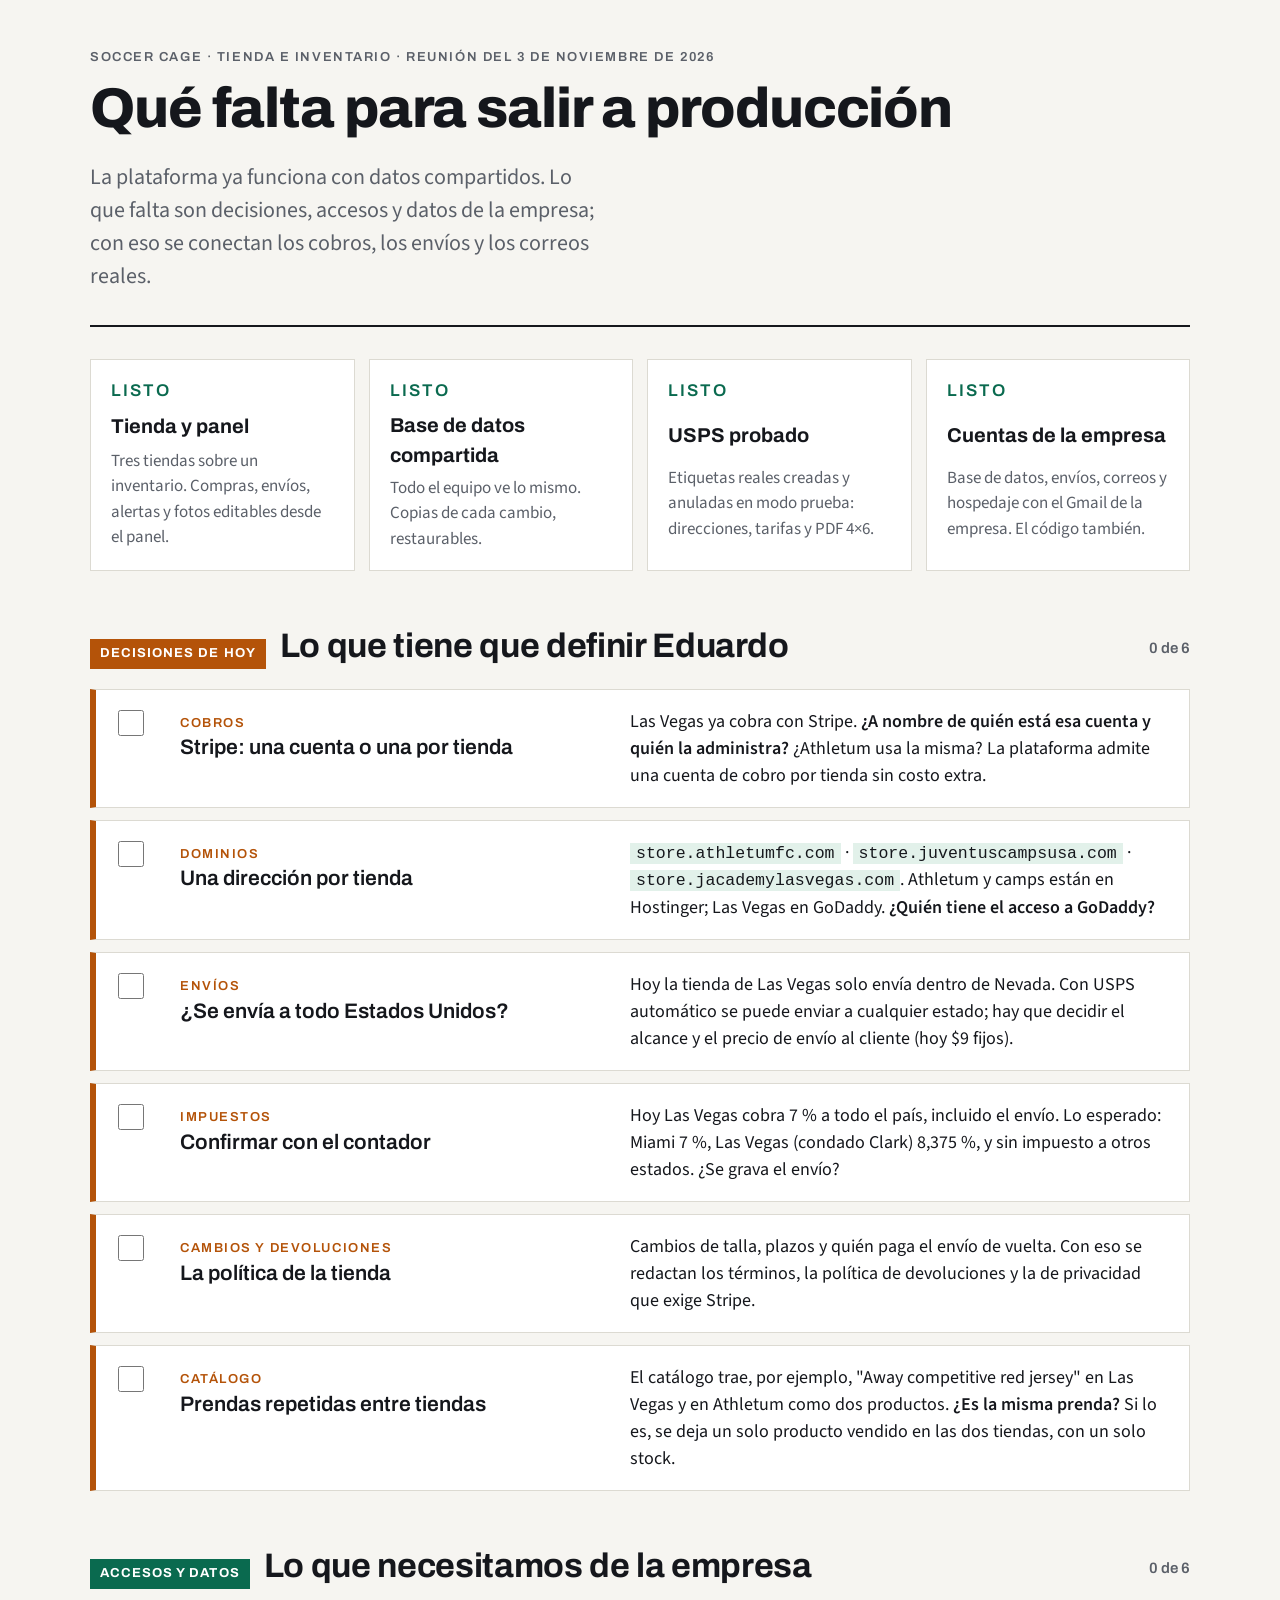
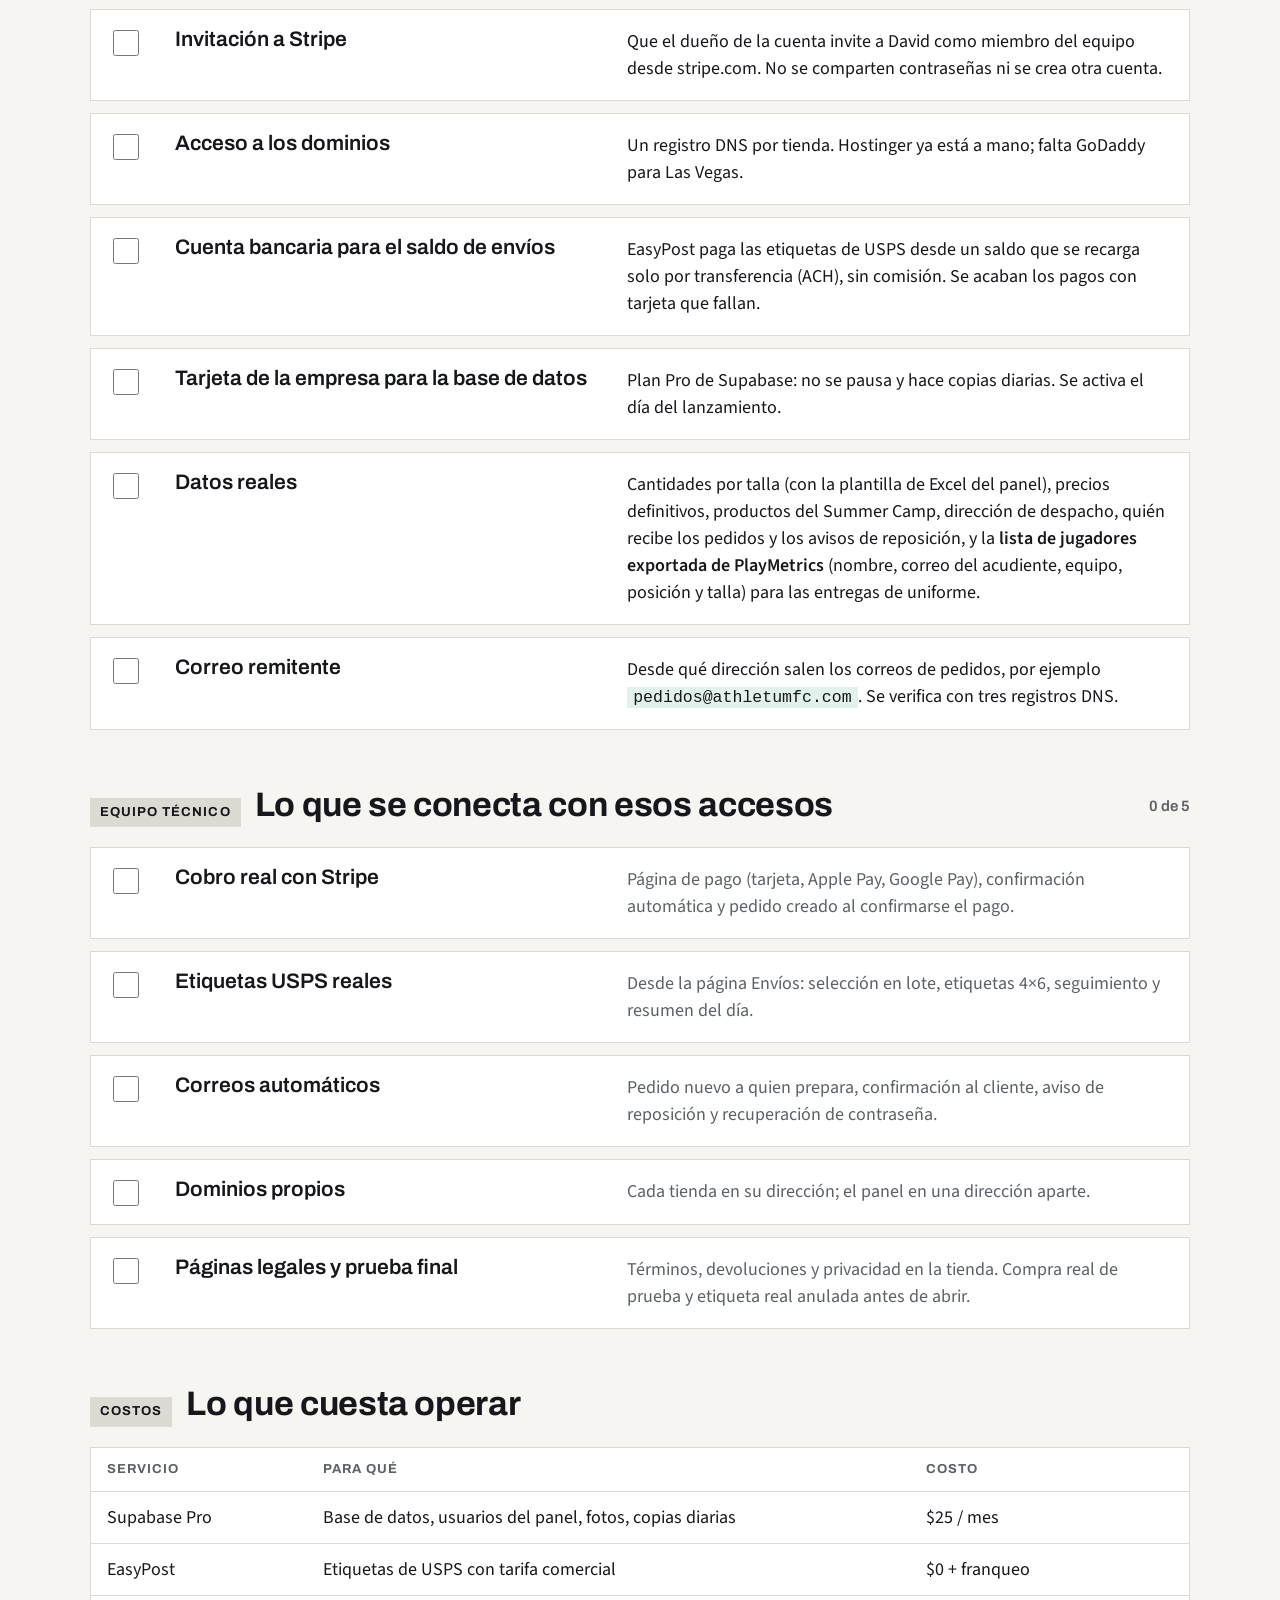
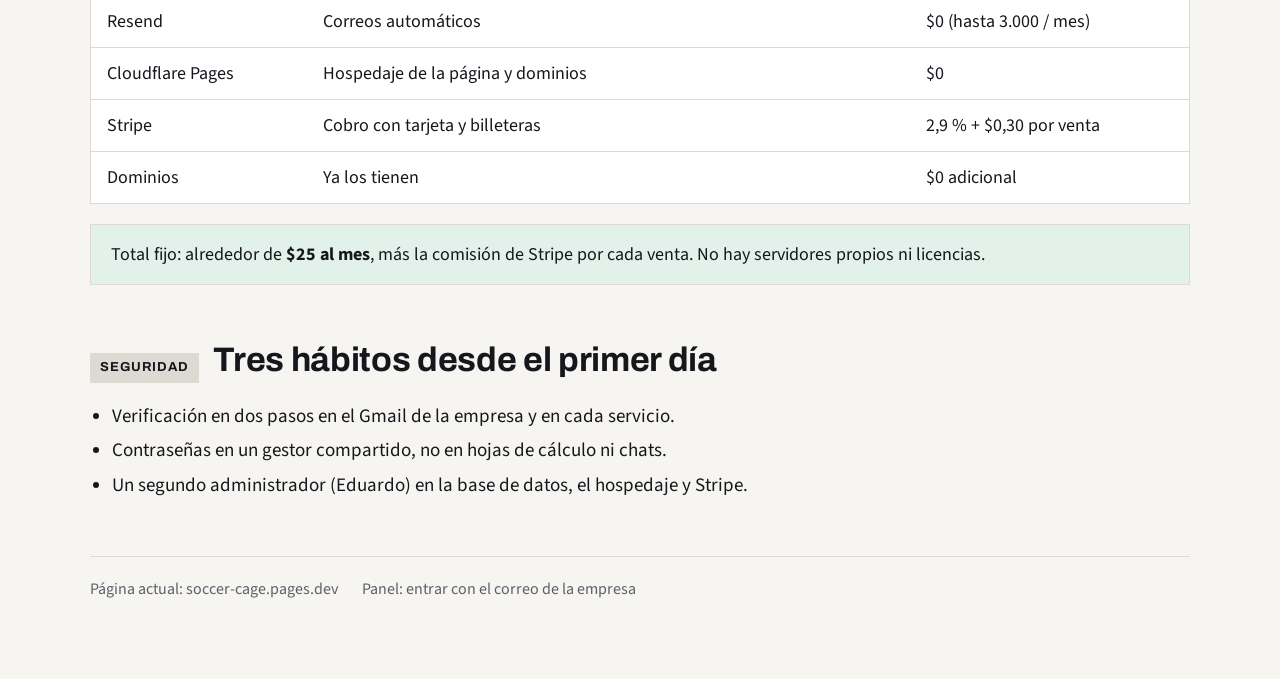
==== docs/reunion/pendientes.html @ 08215630 "Lista de pendientes para producción, para compartir con Eduardo Co-Authored-By: Claude Fable 5.1 <no" ====
<!DOCTYPE html>
<html lang="es">
<head>
<meta charset="utf-8">
<meta name="viewport" content="width=device-width, initial-scale=1">
<title>Lanzamiento Soccer Cage</title>
<link rel="stylesheet" href="https://fonts.googleapis.com/css2?family=Archivo:wght@500;600;700;800&family=Source+Sans+3:wght@400;600&display=swap">
<style>
  /* Layout: una columna ancha para proyectar; bloques por responsable, no por tecnología. */
  :root {
    --bg: #f6f5f1;
    --surface: #ffffff;
    --fg: #15171c;
    --muted: #5b6069;
    --line: #dcdad2;
    --accent: #0a6a4f;
    --accent-ink: #ffffff;
    --accent-soft: #e2f1ea;
    --warn: #b45309;
    --warn-soft: #fbeee0;
    --ok: #0a6a4f;
    --display: "Archivo", "Helvetica Neue", Arial, sans-serif;
    --body: "Source Sans 3", "Segoe UI", Roboto, sans-serif;
  }
  @media (prefers-color-scheme: dark) {
    :root:not([data-theme="light"]) {
      --bg: #15171c; --surface: #1e2127; --fg: #f1f1ec; --muted: #a2a7b0; --line: #343941;
      --accent: #3dbf95; --accent-ink: #0d1a15; --accent-soft: #1e3a30; --warn: #f0a24b; --warn-soft: #3a2a14; --ok: #3dbf95;
      color-scheme: dark;
    }
  }
  :root[data-theme="dark"] {
    --bg: #15171c; --surface: #1e2127; --fg: #f1f1ec; --muted: #a2a7b0; --line: #343941;
    --accent: #3dbf95; --accent-ink: #0d1a15; --accent-soft: #1e3a30; --warn: #f0a24b; --warn-soft: #3a2a14; --ok: #3dbf95;
    color-scheme: dark;
  }
  body { background: var(--bg); color: var(--fg); font-family: var(--body); font-size: 19px; line-height: 1.5; }
  .wrap { max-width: 1100px; margin: 0 auto; padding-block: 40px 72px; padding-left: max(16px, env(safe-area-inset-left, 0px)); padding-right: max(16px, env(safe-area-inset-right, 0px)); }
  h1, h2, h3 { font-family: var(--display); line-height: 1.1; text-wrap: balance; margin: 0; }
  h1 { font-size: clamp(34px, 5vw, 56px); font-weight: 800; letter-spacing: -0.02em; }
  h2 { font-size: clamp(24px, 3vw, 34px); font-weight: 700; letter-spacing: -0.01em; }
  h3 { font-size: 21px; font-weight: 600; }
  p { margin: 0; }
  .eyebrow { font-family: var(--display); font-size: 13px; font-weight: 600; letter-spacing: 0.12em; text-transform: uppercase; color: var(--muted); }
  .lead { font-size: 22px; color: var(--muted); max-width: 46ch; margin-top: 12px; }
  header { display: grid; gap: 10px; padding-bottom: 32px; border-bottom: 2px solid var(--fg); }

  .status { display: grid; grid-template-columns: repeat(auto-fit, minmax(230px, 1fr)); gap: 14px; margin-top: 32px; }
  .tile { background: var(--surface); border: 1px solid var(--line); padding: 18px 20px; display: grid; gap: 6px; min-width: 0; }
  .tile .eyebrow { color: var(--ok); }
  .tile strong { font-family: var(--display); font-size: 20px; font-weight: 700; }
  .tile span { color: var(--muted); font-size: 17px; }

  section { margin-top: 56px; display: grid; gap: 20px; }
  .section-head { display: flex; align-items: baseline; gap: 14px; flex-wrap: wrap; }
  .who { font-family: var(--display); font-size: 13px; font-weight: 700; letter-spacing: 0.08em; text-transform: uppercase; padding: 5px 10px; background: var(--accent); color: var(--accent-ink); }
  .who.warn { background: var(--warn); color: #fff; }
  .who.neutral { background: var(--line); color: var(--fg); }

  .items { display: grid; gap: 12px; }
  .item { background: var(--surface); border: 1px solid var(--line); padding: 18px 22px; display: grid; grid-template-columns: minmax(0, 1.1fr) minmax(0, 1.4fr); gap: 8px 28px; align-items: start; min-width: 0; }
  .item h3 { font-size: 21px; }
  .item p { color: var(--muted); font-size: 18px; }
  .item .ask { color: var(--fg); }
  .item .ask b { font-weight: 600; }
  @media (max-width: 720px) { .item { grid-template-columns: 1fr; } body { font-size: 17px; } }

  .item { grid-template-columns: 34px minmax(0, 1.1fr) minmax(0, 1.4fr); }
  .check { width: 26px; height: 26px; margin: 2px 0 0; accent-color: var(--accent); cursor: pointer; }
  .item.done { background: var(--accent-soft); }
  .item.done h3 { text-decoration: line-through; text-decoration-thickness: 2px; color: var(--muted); }
  .item label { cursor: pointer; }
  .count { font-family: var(--display); font-size: 15px; font-weight: 600; color: var(--muted); margin-left: auto; align-self: center; }
  @media (max-width: 720px) { .item { grid-template-columns: 34px 1fr; } .item .ask, .item > p { grid-column: 2; } }
  .decision { border-left: 6px solid var(--warn); }
  .decision .eyebrow { color: var(--warn); }

  table { width: 100%; border-collapse: collapse; background: var(--surface); border: 1px solid var(--line); font-size: 18px; }
  th, td { text-align: left; padding: 12px 16px; border-bottom: 1px solid var(--line); vertical-align: top; }
  th { font-family: var(--display); font-size: 13px; letter-spacing: 0.08em; text-transform: uppercase; color: var(--muted); font-weight: 700; }
  td.num { font-variant-numeric: tabular-nums; white-space: nowrap; }
  tr:last-child td { border-bottom: 0; }
  .table-wrap { overflow-x: auto; }
  .note { background: var(--accent-soft); border: 1px solid var(--line); padding: 16px 20px; font-size: 18px; }
  .note.warn { background: var(--warn-soft); }
  ul { margin: 0; padding-left: 22px; display: grid; gap: 6px; }
  footer { margin-top: 56px; padding-top: 20px; border-top: 1px solid var(--line); color: var(--muted); font-size: 16px; display: flex; flex-wrap: wrap; gap: 8px 24px; }
  code { font-family: ui-monospace, "Cascadia Mono", Consolas, monospace; font-size: 0.92em; background: var(--accent-soft); padding: 1px 6px; }
</style>
</head>
<body>
<div class="wrap">
  <header>
    <div class="eyebrow">Soccer Cage · tienda e inventario · reunión del 3 de noviembre de 2026</div>
    <h1>Qué falta para salir a producción</h1>
    <p class="lead">La plataforma ya funciona con datos compartidos. Lo que falta son decisiones, accesos y datos de la empresa; con eso se conectan los cobros, los envíos y los correos reales.</p>
  </header>

  <div class="status">
    <div class="tile"><span class="eyebrow">Listo</span><strong>Tienda y panel</strong><span>Tres tiendas sobre un inventario. Compras, envíos, alertas y fotos editables desde el panel.</span></div>
    <div class="tile"><span class="eyebrow">Listo</span><strong>Base de datos compartida</strong><span>Todo el equipo ve lo mismo. Copias de cada cambio, restaurables.</span></div>
    <div class="tile"><span class="eyebrow">Listo</span><strong>USPS probado</strong><span>Etiquetas reales creadas y anuladas en modo prueba: direcciones, tarifas y PDF 4×6.</span></div>
    <div class="tile"><span class="eyebrow">Listo</span><strong>Cuentas de la empresa</strong><span>Base de datos, envíos, correos y hospedaje con el Gmail de la empresa. El código también.</span></div>
  </div>

  <section>
    <div class="section-head"><span class="who warn">Decisiones de hoy</span><h2>Lo que tiene que definir Eduardo</h2><span class="count" data-count></span></div>
    <div class="items">
      <div class="item decision"><input class="check" type="checkbox" id="chk1" aria-label="Marcar como resuelto"><div><label for="chk1"><span class="eyebrow">Cobros</span><h3>Stripe: una cuenta o una por tienda</h3></label></div><p class="ask">Las Vegas ya cobra con Stripe. <b>¿A nombre de quién está esa cuenta y quién la administra?</b> ¿Athletum usa la misma? La plataforma admite una cuenta de cobro por tienda sin costo extra.</p>
      </div>
      <div class="item decision"><input class="check" type="checkbox" id="chk2" aria-label="Marcar como resuelto"><div><label for="chk2"><span class="eyebrow">Dominios</span><h3>Una dirección por tienda</h3></label></div><p class="ask"><code>store.athletumfc.com</code> · <code>store.juventuscampsusa.com</code> · <code>store.jacademylasvegas.com</code>. Athletum y camps están en Hostinger; Las Vegas en GoDaddy. <b>¿Quién tiene el acceso a GoDaddy?</b></p>
      </div>
      <div class="item decision"><input class="check" type="checkbox" id="chk3" aria-label="Marcar como resuelto"><div><label for="chk3"><span class="eyebrow">Envíos</span><h3>¿Se envía a todo Estados Unidos?</h3></label></div><p class="ask">Hoy la tienda de Las Vegas solo envía dentro de Nevada. Con USPS automático se puede enviar a cualquier estado; hay que decidir el alcance y el precio de envío al cliente (hoy $9 fijos).</p>
      </div>
      <div class="item decision"><input class="check" type="checkbox" id="chk4" aria-label="Marcar como resuelto"><div><label for="chk4"><span class="eyebrow">Impuestos</span><h3>Confirmar con el contador</h3></label></div><p class="ask">Hoy Las Vegas cobra 7 % a todo el país, incluido el envío. Lo esperado: Miami 7 %, Las Vegas (condado Clark) 8,375 %, y sin impuesto a otros estados. ¿Se grava el envío?</p>
      </div>
      <div class="item decision"><input class="check" type="checkbox" id="chk5" aria-label="Marcar como resuelto"><div><label for="chk5"><span class="eyebrow">Cambios y devoluciones</span><h3>La política de la tienda</h3></label></div><p class="ask">Cambios de talla, plazos y quién paga el envío de vuelta. Con eso se redactan los términos, la política de devoluciones y la de privacidad que exige Stripe.</p>
      </div>
      <div class="item decision"><input class="check" type="checkbox" id="chk17" aria-label="Marcar como resuelto"><div><label for="chk17"><span class="eyebrow">Catálogo</span><h3>Prendas repetidas entre tiendas</h3></label></div><p class="ask">El catálogo trae, por ejemplo, "Away competitive red jersey" en Las Vegas y en Athletum como dos productos. <b>¿Es la misma prenda?</b> Si lo es, se deja un solo producto vendido en las dos tiendas, con un solo stock.</p>
      </div>
    </div>
  </section>

  <section>
    <div class="section-head"><span class="who">Accesos y datos</span><h2>Lo que necesitamos de la empresa</h2><span class="count" data-count></span></div>
    <div class="items">
      <div class="item"><input class="check" type="checkbox" id="chk6" aria-label="Marcar como resuelto"><div><label for="chk6"><h3>Invitación a Stripe</h3></label></div><p class="ask">Que el dueño de la cuenta invite a David como miembro del equipo desde stripe.com. No se comparten contraseñas ni se crea otra cuenta.</p>
      </div>
      <div class="item"><input class="check" type="checkbox" id="chk7" aria-label="Marcar como resuelto"><div><label for="chk7"><h3>Acceso a los dominios</h3></label></div><p class="ask">Un registro DNS por tienda. Hostinger ya está a mano; falta GoDaddy para Las Vegas.</p>
      </div>
      <div class="item"><input class="check" type="checkbox" id="chk8" aria-label="Marcar como resuelto"><div><label for="chk8"><h3>Cuenta bancaria para el saldo de envíos</h3></label></div><p class="ask">EasyPost paga las etiquetas de USPS desde un saldo que se recarga solo por transferencia (ACH), sin comisión. Se acaban los pagos con tarjeta que fallan.</p>
      </div>
      <div class="item"><input class="check" type="checkbox" id="chk9" aria-label="Marcar como resuelto"><div><label for="chk9"><h3>Tarjeta de la empresa para la base de datos</h3></label></div><p class="ask">Plan Pro de Supabase: no se pausa y hace copias diarias. Se activa el día del lanzamiento.</p>
      </div>
      <div class="item"><input class="check" type="checkbox" id="chk10" aria-label="Marcar como resuelto"><div><label for="chk10"><h3>Datos reales</h3></label></div><p class="ask">Cantidades por talla (con la plantilla de Excel del panel), precios definitivos, productos del Summer Camp, dirección de despacho, quién recibe los pedidos y los avisos de reposición, y la <b>lista de jugadores exportada de PlayMetrics</b> (nombre, correo del acudiente, equipo, posición y talla) para las entregas de uniforme.</p>
      </div>
      <div class="item"><input class="check" type="checkbox" id="chk11" aria-label="Marcar como resuelto"><div><label for="chk11"><h3>Correo remitente</h3></label></div><p class="ask">Desde qué dirección salen los correos de pedidos, por ejemplo <code>pedidos@athletumfc.com</code>. Se verifica con tres registros DNS.</p>
      </div>
    </div>
  </section>

  <section>
    <div class="section-head"><span class="who neutral">Equipo técnico</span><h2>Lo que se conecta con esos accesos</h2><span class="count" data-count></span></div>
    <div class="items">
      <div class="item"><input class="check" type="checkbox" id="chk12" aria-label="Marcar como resuelto"><div><label for="chk12"><h3>Cobro real con Stripe</h3></label></div><p>Página de pago (tarjeta, Apple Pay, Google Pay), confirmación automática y pedido creado al confirmarse el pago.</p></div>
      <div class="item"><input class="check" type="checkbox" id="chk13" aria-label="Marcar como resuelto"><div><label for="chk13"><h3>Etiquetas USPS reales</h3></label></div><p>Desde la página Envíos: selección en lote, etiquetas 4×6, seguimiento y resumen del día.</p></div>
      <div class="item"><input class="check" type="checkbox" id="chk14" aria-label="Marcar como resuelto"><div><label for="chk14"><h3>Correos automáticos</h3></label></div><p>Pedido nuevo a quien prepara, confirmación al cliente, aviso de reposición y recuperación de contraseña.</p></div>
      <div class="item"><input class="check" type="checkbox" id="chk15" aria-label="Marcar como resuelto"><div><label for="chk15"><h3>Dominios propios</h3></label></div><p>Cada tienda en su dirección; el panel en una dirección aparte.</p></div>
      <div class="item"><input class="check" type="checkbox" id="chk16" aria-label="Marcar como resuelto"><div><label for="chk16"><h3>Páginas legales y prueba final</h3></label></div><p>Términos, devoluciones y privacidad en la tienda. Compra real de prueba y etiqueta real anulada antes de abrir.</p></div>
    </div>
  </section>

  <section>
    <div class="section-head"><span class="who neutral">Costos</span><h2>Lo que cuesta operar</h2></div>
    <div class="table-wrap">
      <table>
        <thead><tr><th>Servicio</th><th>Para qué</th><th>Costo</th></tr></thead>
        <tbody>
          <tr><td>Supabase Pro</td><td>Base de datos, usuarios del panel, fotos, copias diarias</td><td class="num">$25 / mes</td></tr>
          <tr><td>EasyPost</td><td>Etiquetas de USPS con tarifa comercial</td><td class="num">$0 + franqueo</td></tr>
          <tr><td>Resend</td><td>Correos automáticos</td><td class="num">$0 (hasta 3.000 / mes)</td></tr>
          <tr><td>Cloudflare Pages</td><td>Hospedaje de la página y dominios</td><td class="num">$0</td></tr>
          <tr><td>Stripe</td><td>Cobro con tarjeta y billeteras</td><td class="num">2,9 % + $0,30 por venta</td></tr>
          <tr><td>Dominios</td><td>Ya los tienen</td><td class="num">$0 adicional</td></tr>
        </tbody>
      </table>
    </div>
    <p class="note">Total fijo: alrededor de <b>$25 al mes</b>, más la comisión de Stripe por cada venta. No hay servidores propios ni licencias.</p>
  </section>

  <section>
    <div class="section-head"><span class="who neutral">Seguridad</span><h2>Tres hábitos desde el primer día</h2></div>
    <ul>
      <li>Verificación en dos pasos en el Gmail de la empresa y en cada servicio.</li>
      <li>Contraseñas en un gestor compartido, no en hojas de cálculo ni chats.</li>
      <li>Un segundo administrador (Eduardo) en la base de datos, el hospedaje y Stripe.</li>
    </ul>
  </section>

  <footer>
    <span>Página actual: soccer-cage.pages.dev</span>
    <span>Panel: entrar con el correo de la empresa</span>
  </footer>
</div>
<script>
  (function () {
    var KEY = 'soccercage-reunion-2026-11-03';
    var saved = {};
    try { saved = JSON.parse(localStorage.getItem(KEY) || '{}') || {}; } catch (e) {}
    var boxes = Array.prototype.slice.call(document.querySelectorAll('.check'));
    function paint() {
      boxes.forEach(function (b) { b.closest('.item').classList.toggle('done', b.checked); });
      document.querySelectorAll('section').forEach(function (sec) {
        var c = sec.querySelector('[data-count]'); if (!c) return;
        var all = sec.querySelectorAll('.check'), on = sec.querySelectorAll('.check:checked');
        c.textContent = on.length + ' de ' + all.length;
      });
    }
    boxes.forEach(function (b) {
      b.checked = !!saved[b.id];
      b.addEventListener('change', function () {
        saved[b.id] = b.checked;
        try { localStorage.setItem(KEY, JSON.stringify(saved)); } catch (e) {}
        paint();
      });
    });
    paint();
  })();
</script>
</body>
</html>
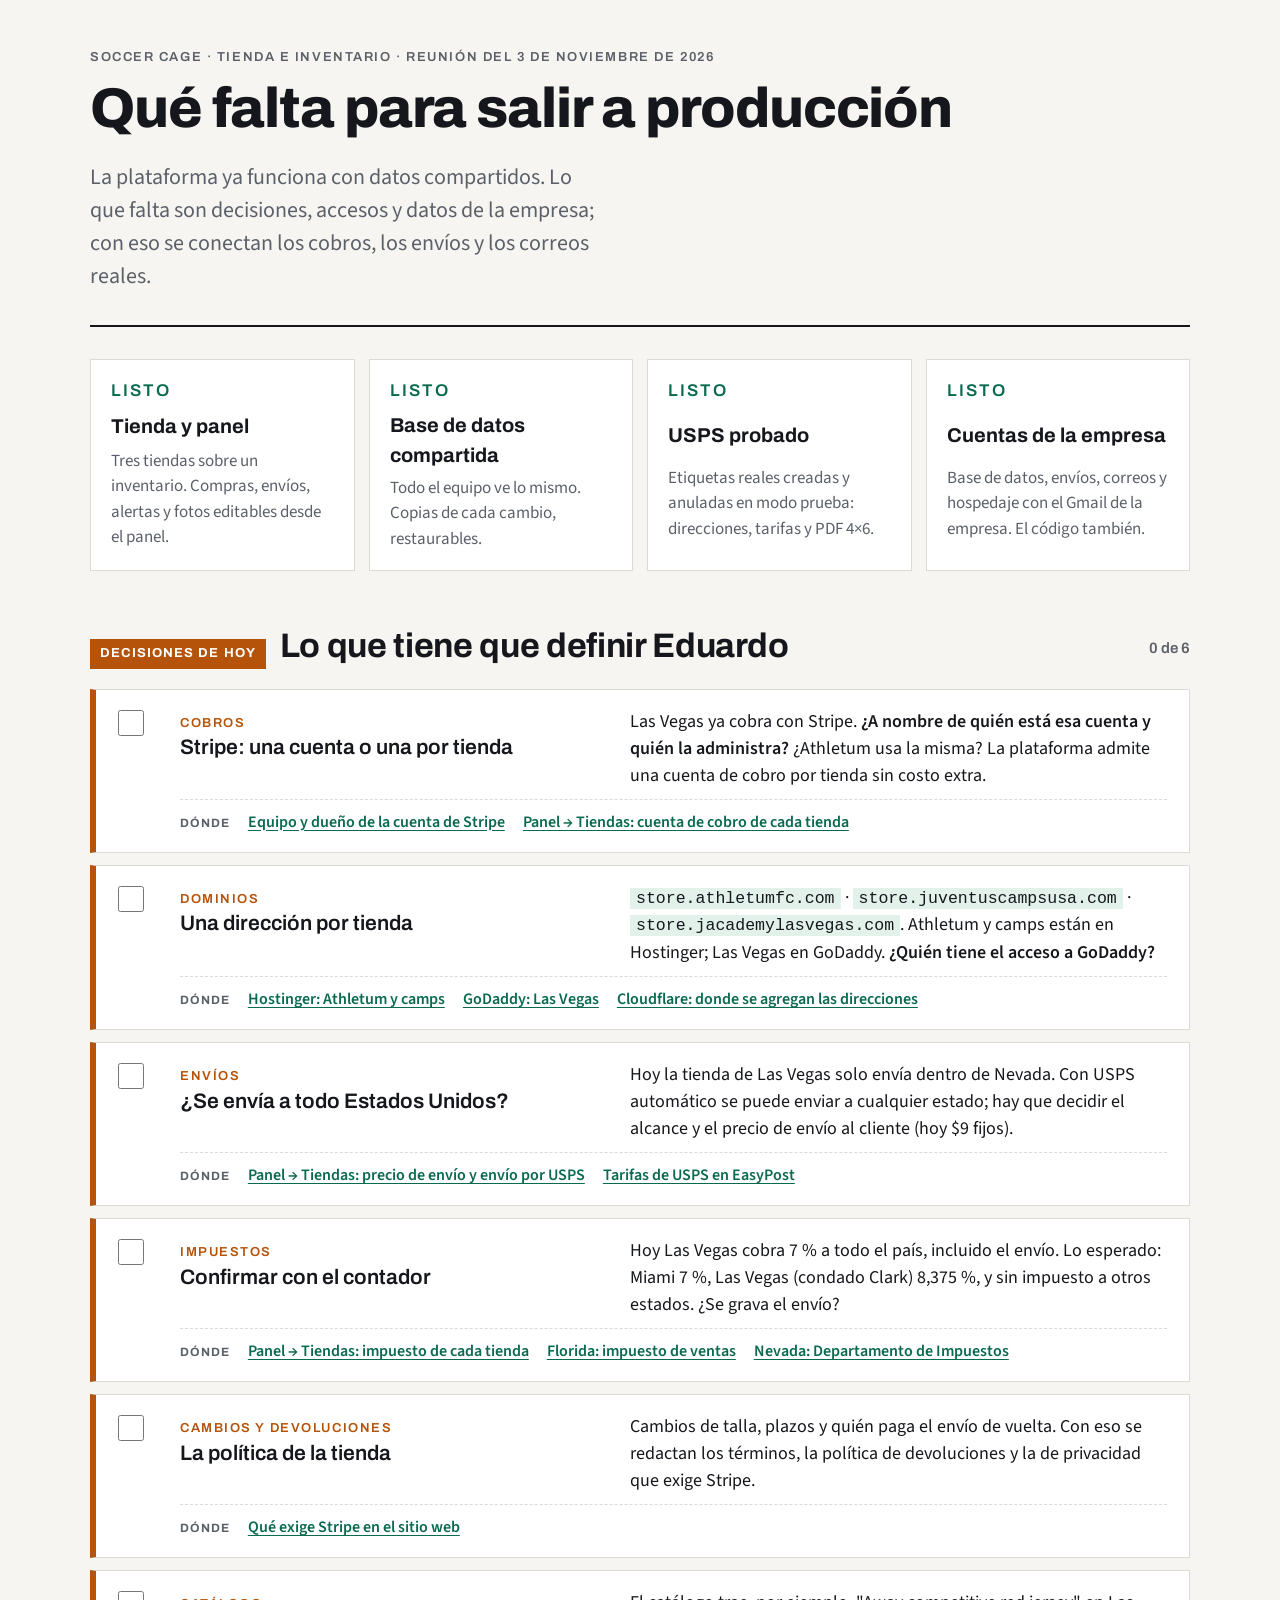
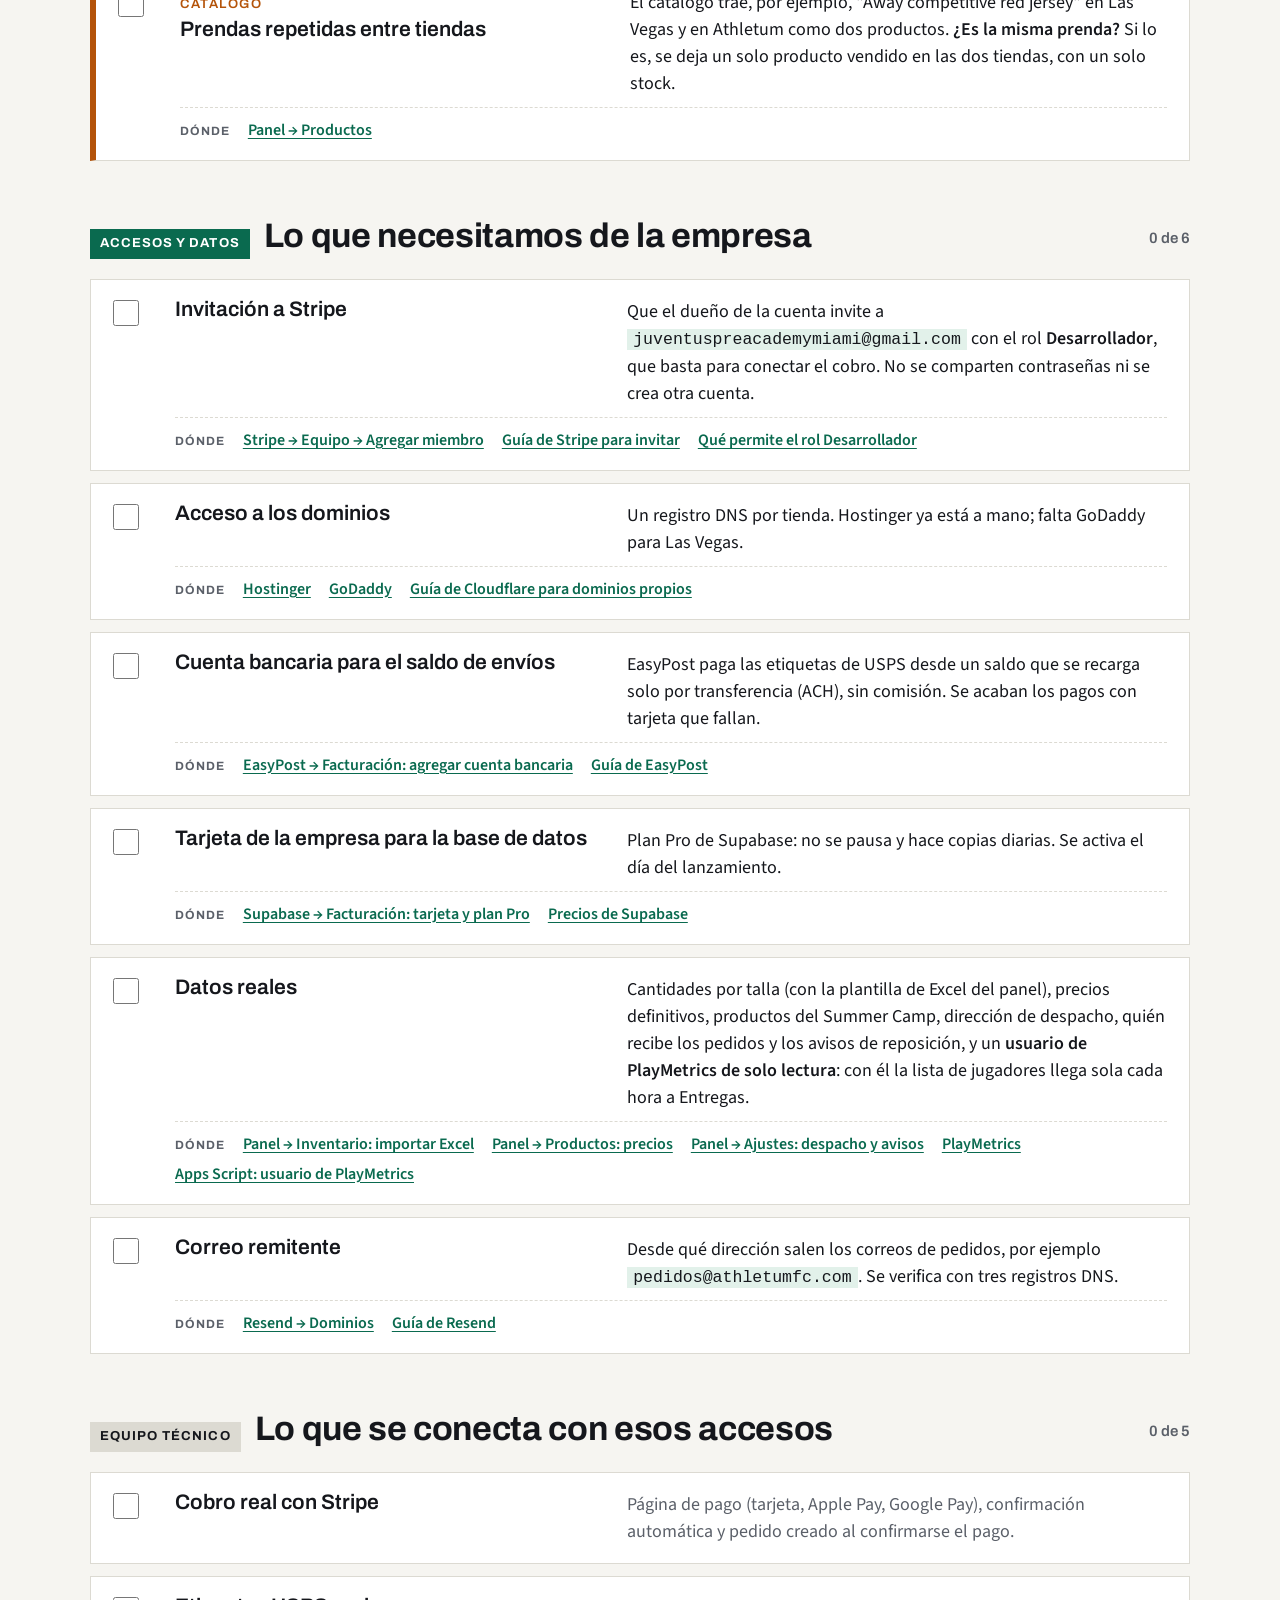
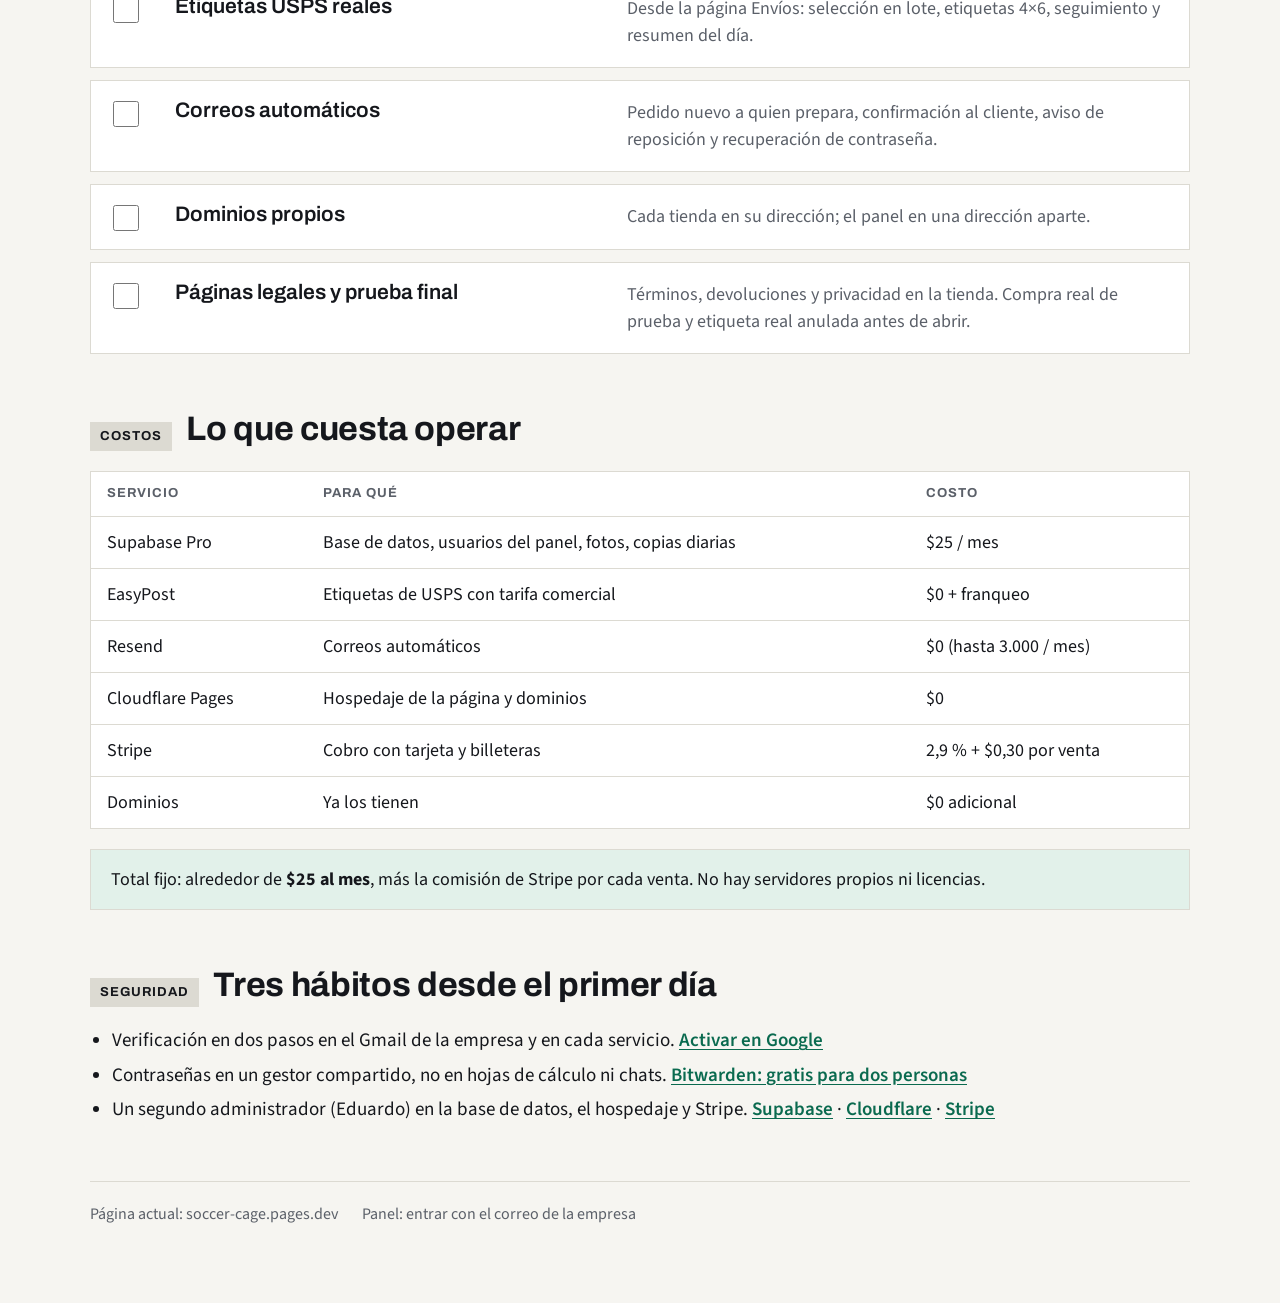
==== commit 066a3264: "Enlaces en cada punto de la lista de pendientes y acceso directo a secciones del panel - Cada pendie" ====
--- a/docs/reunion/pendientes.html
+++ b/docs/reunion/pendientes.html
@@ -73,6 +73,14 @@
   .count { font-family: var(--display); font-size: 15px; font-weight: 600; color: var(--muted); margin-left: auto; align-self: center; }
   @media (max-width: 720px) { .item { grid-template-columns: 34px 1fr; } .item .ask, .item > p { grid-column: 2; } }
   .decision { border-left: 6px solid var(--warn); }
+  .item .links { grid-column: 2 / -1; display: flex; flex-wrap: wrap; align-items: baseline; gap: 6px 18px; margin: 2px 0 0; padding-top: 10px; border-top: 1px dashed var(--line); font-size: 16px; }
+  .item .links .where { font-family: var(--display); font-size: 12px; font-weight: 700; letter-spacing: 0.08em; text-transform: uppercase; color: var(--muted); }
+  a { color: var(--accent); font-weight: 600; text-underline-offset: 3px; overflow-wrap: anywhere; }
+  .item > * { min-width: 0; }
+  .item code { overflow-wrap: anywhere; }
+  a:hover { text-decoration-thickness: 2px; }
+  @media (max-width: 720px) { .item .links { grid-column: 2; } }
+  @media print { a::after { content: " (" attr(href) ")"; font-weight: 400; font-size: 12px; color: var(--muted); word-break: break-all; } }
   .decision .eyebrow { color: var(--warn); }
 
   table { width: 100%; border-collapse: collapse; background: var(--surface); border: 1px solid var(--line); font-size: 18px; }
@@ -106,17 +114,17 @@
   <section>
     <div class="section-head"><span class="who warn">Decisiones de hoy</span><h2>Lo que tiene que definir Eduardo</h2><span class="count" data-count></span></div>
     <div class="items">
-      <div class="item decision"><input class="check" type="checkbox" id="chk1" aria-label="Marcar como resuelto"><div><label for="chk1"><span class="eyebrow">Cobros</span><h3>Stripe: una cuenta o una por tienda</h3></label></div><p class="ask">Las Vegas ya cobra con Stripe. <b>¿A nombre de quién está esa cuenta y quién la administra?</b> ¿Athletum usa la misma? La plataforma admite una cuenta de cobro por tienda sin costo extra.</p>
-      </div>
-      <div class="item decision"><input class="check" type="checkbox" id="chk2" aria-label="Marcar como resuelto"><div><label for="chk2"><span class="eyebrow">Dominios</span><h3>Una dirección por tienda</h3></label></div><p class="ask"><code>store.athletumfc.com</code> · <code>store.juventuscampsusa.com</code> · <code>store.jacademylasvegas.com</code>. Athletum y camps están en Hostinger; Las Vegas en GoDaddy. <b>¿Quién tiene el acceso a GoDaddy?</b></p>
-      </div>
-      <div class="item decision"><input class="check" type="checkbox" id="chk3" aria-label="Marcar como resuelto"><div><label for="chk3"><span class="eyebrow">Envíos</span><h3>¿Se envía a todo Estados Unidos?</h3></label></div><p class="ask">Hoy la tienda de Las Vegas solo envía dentro de Nevada. Con USPS automático se puede enviar a cualquier estado; hay que decidir el alcance y el precio de envío al cliente (hoy $9 fijos).</p>
-      </div>
-      <div class="item decision"><input class="check" type="checkbox" id="chk4" aria-label="Marcar como resuelto"><div><label for="chk4"><span class="eyebrow">Impuestos</span><h3>Confirmar con el contador</h3></label></div><p class="ask">Hoy Las Vegas cobra 7 % a todo el país, incluido el envío. Lo esperado: Miami 7 %, Las Vegas (condado Clark) 8,375 %, y sin impuesto a otros estados. ¿Se grava el envío?</p>
-      </div>
-      <div class="item decision"><input class="check" type="checkbox" id="chk5" aria-label="Marcar como resuelto"><div><label for="chk5"><span class="eyebrow">Cambios y devoluciones</span><h3>La política de la tienda</h3></label></div><p class="ask">Cambios de talla, plazos y quién paga el envío de vuelta. Con eso se redactan los términos, la política de devoluciones y la de privacidad que exige Stripe.</p>
-      </div>
-      <div class="item decision"><input class="check" type="checkbox" id="chk17" aria-label="Marcar como resuelto"><div><label for="chk17"><span class="eyebrow">Catálogo</span><h3>Prendas repetidas entre tiendas</h3></label></div><p class="ask">El catálogo trae, por ejemplo, "Away competitive red jersey" en Las Vegas y en Athletum como dos productos. <b>¿Es la misma prenda?</b> Si lo es, se deja un solo producto vendido en las dos tiendas, con un solo stock.</p>
+      <div class="item decision"><input class="check" type="checkbox" id="chk1" aria-label="Marcar como resuelto"><div><label for="chk1"><span class="eyebrow">Cobros</span><h3>Stripe: una cuenta o una por tienda</h3></label></div><p class="ask">Las Vegas ya cobra con Stripe. <b>¿A nombre de quién está esa cuenta y quién la administra?</b> ¿Athletum usa la misma? La plataforma admite una cuenta de cobro por tienda sin costo extra.</p><p class="links"><span class="where">Dónde</span><a href="https://dashboard.stripe.com/settings/team" target="_blank" rel="noopener">Equipo y dueño de la cuenta de Stripe</a><a href="https://soccer-cage.pages.dev/?panel=stores" target="_blank" rel="noopener">Panel → Tiendas: cuenta de cobro de cada tienda</a></p>
+      </div>
+      <div class="item decision"><input class="check" type="checkbox" id="chk2" aria-label="Marcar como resuelto"><div><label for="chk2"><span class="eyebrow">Dominios</span><h3>Una dirección por tienda</h3></label></div><p class="ask"><code>store.athletumfc.com</code> · <code>store.juventuscampsusa.com</code> · <code>store.jacademylasvegas.com</code>. Athletum y camps están en Hostinger; Las Vegas en GoDaddy. <b>¿Quién tiene el acceso a GoDaddy?</b></p><p class="links"><span class="where">Dónde</span><a href="https://hpanel.hostinger.com/domains" target="_blank" rel="noopener">Hostinger: Athletum y camps</a><a href="https://dcc.godaddy.com/control/portfolio" target="_blank" rel="noopener">GoDaddy: Las Vegas</a><a href="https://dash.cloudflare.com/7c5d7829240dabc04d05ab68d70f9146/pages/view/soccer-cage/domains" target="_blank" rel="noopener">Cloudflare: donde se agregan las direcciones</a></p>
+      </div>
+      <div class="item decision"><input class="check" type="checkbox" id="chk3" aria-label="Marcar como resuelto"><div><label for="chk3"><span class="eyebrow">Envíos</span><h3>¿Se envía a todo Estados Unidos?</h3></label></div><p class="ask">Hoy la tienda de Las Vegas solo envía dentro de Nevada. Con USPS automático se puede enviar a cualquier estado; hay que decidir el alcance y el precio de envío al cliente (hoy $9 fijos).</p><p class="links"><span class="where">Dónde</span><a href="https://soccer-cage.pages.dev/?panel=stores" target="_blank" rel="noopener">Panel → Tiendas: precio de envío y envío por USPS</a><a href="https://www.easypost.com/usps-rate-chart/" target="_blank" rel="noopener">Tarifas de USPS en EasyPost</a></p>
+      </div>
+      <div class="item decision"><input class="check" type="checkbox" id="chk4" aria-label="Marcar como resuelto"><div><label for="chk4"><span class="eyebrow">Impuestos</span><h3>Confirmar con el contador</h3></label></div><p class="ask">Hoy Las Vegas cobra 7 % a todo el país, incluido el envío. Lo esperado: Miami 7 %, Las Vegas (condado Clark) 8,375 %, y sin impuesto a otros estados. ¿Se grava el envío?</p><p class="links"><span class="where">Dónde</span><a href="https://soccer-cage.pages.dev/?panel=stores" target="_blank" rel="noopener">Panel → Tiendas: impuesto de cada tienda</a><a href="https://floridarevenue.com/taxes/taxesfees/Pages/sales_tax.aspx" target="_blank" rel="noopener">Florida: impuesto de ventas</a><a href="https://tax.nv.gov/" target="_blank" rel="noopener">Nevada: Departamento de Impuestos</a></p>
+      </div>
+      <div class="item decision"><input class="check" type="checkbox" id="chk5" aria-label="Marcar como resuelto"><div><label for="chk5"><span class="eyebrow">Cambios y devoluciones</span><h3>La política de la tienda</h3></label></div><p class="ask">Cambios de talla, plazos y quién paga el envío de vuelta. Con eso se redactan los términos, la política de devoluciones y la de privacidad que exige Stripe.</p><p class="links"><span class="where">Dónde</span><a href="https://support.stripe.com/questions/business-website-for-account-activation-faq" target="_blank" rel="noopener">Qué exige Stripe en el sitio web</a></p>
+      </div>
+      <div class="item decision"><input class="check" type="checkbox" id="chk17" aria-label="Marcar como resuelto"><div><label for="chk17"><span class="eyebrow">Catálogo</span><h3>Prendas repetidas entre tiendas</h3></label></div><p class="ask">El catálogo trae, por ejemplo, "Away competitive red jersey" en Las Vegas y en Athletum como dos productos. <b>¿Es la misma prenda?</b> Si lo es, se deja un solo producto vendido en las dos tiendas, con un solo stock.</p><p class="links"><span class="where">Dónde</span><a href="https://soccer-cage.pages.dev/?panel=products" target="_blank" rel="noopener">Panel → Productos</a></p>
       </div>
     </div>
   </section>
@@ -124,17 +132,17 @@
   <section>
     <div class="section-head"><span class="who">Accesos y datos</span><h2>Lo que necesitamos de la empresa</h2><span class="count" data-count></span></div>
     <div class="items">
-      <div class="item"><input class="check" type="checkbox" id="chk6" aria-label="Marcar como resuelto"><div><label for="chk6"><h3>Invitación a Stripe</h3></label></div><p class="ask">Que el dueño de la cuenta invite a David como miembro del equipo desde stripe.com. No se comparten contraseñas ni se crea otra cuenta.</p>
-      </div>
-      <div class="item"><input class="check" type="checkbox" id="chk7" aria-label="Marcar como resuelto"><div><label for="chk7"><h3>Acceso a los dominios</h3></label></div><p class="ask">Un registro DNS por tienda. Hostinger ya está a mano; falta GoDaddy para Las Vegas.</p>
-      </div>
-      <div class="item"><input class="check" type="checkbox" id="chk8" aria-label="Marcar como resuelto"><div><label for="chk8"><h3>Cuenta bancaria para el saldo de envíos</h3></label></div><p class="ask">EasyPost paga las etiquetas de USPS desde un saldo que se recarga solo por transferencia (ACH), sin comisión. Se acaban los pagos con tarjeta que fallan.</p>
-      </div>
-      <div class="item"><input class="check" type="checkbox" id="chk9" aria-label="Marcar como resuelto"><div><label for="chk9"><h3>Tarjeta de la empresa para la base de datos</h3></label></div><p class="ask">Plan Pro de Supabase: no se pausa y hace copias diarias. Se activa el día del lanzamiento.</p>
-      </div>
-      <div class="item"><input class="check" type="checkbox" id="chk10" aria-label="Marcar como resuelto"><div><label for="chk10"><h3>Datos reales</h3></label></div><p class="ask">Cantidades por talla (con la plantilla de Excel del panel), precios definitivos, productos del Summer Camp, dirección de despacho, quién recibe los pedidos y los avisos de reposición, y la <b>lista de jugadores exportada de PlayMetrics</b> (nombre, correo del acudiente, equipo, posición y talla) para las entregas de uniforme.</p>
-      </div>
-      <div class="item"><input class="check" type="checkbox" id="chk11" aria-label="Marcar como resuelto"><div><label for="chk11"><h3>Correo remitente</h3></label></div><p class="ask">Desde qué dirección salen los correos de pedidos, por ejemplo <code>pedidos@athletumfc.com</code>. Se verifica con tres registros DNS.</p>
+      <div class="item"><input class="check" type="checkbox" id="chk6" aria-label="Marcar como resuelto"><div><label for="chk6"><h3>Invitación a Stripe</h3></label></div><p class="ask">Que el dueño de la cuenta invite a <code>juventuspreacademymiami@gmail.com</code> con el rol <b>Desarrollador</b>, que basta para conectar el cobro. No se comparten contraseñas ni se crea otra cuenta.</p><p class="links"><span class="where">Dónde</span><a href="https://dashboard.stripe.com/settings/team" target="_blank" rel="noopener">Stripe → Equipo → Agregar miembro</a><a href="https://docs.stripe.com/get-started/account/teams" target="_blank" rel="noopener">Guía de Stripe para invitar</a><a href="https://docs.stripe.com/get-started/account/teams/roles" target="_blank" rel="noopener">Qué permite el rol Desarrollador</a></p>
+      </div>
+      <div class="item"><input class="check" type="checkbox" id="chk7" aria-label="Marcar como resuelto"><div><label for="chk7"><h3>Acceso a los dominios</h3></label></div><p class="ask">Un registro DNS por tienda. Hostinger ya está a mano; falta GoDaddy para Las Vegas.</p><p class="links"><span class="where">Dónde</span><a href="https://hpanel.hostinger.com/domains" target="_blank" rel="noopener">Hostinger</a><a href="https://dcc.godaddy.com/control/portfolio" target="_blank" rel="noopener">GoDaddy</a><a href="https://developers.cloudflare.com/pages/configuration/custom-domains/" target="_blank" rel="noopener">Guía de Cloudflare para dominios propios</a></p>
+      </div>
+      <div class="item"><input class="check" type="checkbox" id="chk8" aria-label="Marcar como resuelto"><div><label for="chk8"><h3>Cuenta bancaria para el saldo de envíos</h3></label></div><p class="ask">EasyPost paga las etiquetas de USPS desde un saldo que se recarga solo por transferencia (ACH), sin comisión. Se acaban los pagos con tarjeta que fallan.</p><p class="links"><span class="where">Dónde</span><a href="https://app.easypost.com/account/billing" target="_blank" rel="noopener">EasyPost → Facturación: agregar cuenta bancaria</a><a href="https://support.easypost.com/hc/en-us/articles/20108390551181-Bank-Account-Payment-Methods" target="_blank" rel="noopener">Guía de EasyPost</a></p>
+      </div>
+      <div class="item"><input class="check" type="checkbox" id="chk9" aria-label="Marcar como resuelto"><div><label for="chk9"><h3>Tarjeta de la empresa para la base de datos</h3></label></div><p class="ask">Plan Pro de Supabase: no se pausa y hace copias diarias. Se activa el día del lanzamiento.</p><p class="links"><span class="where">Dónde</span><a href="https://supabase.com/dashboard/org/xrhfxcztrhwxxgvqwita/billing" target="_blank" rel="noopener">Supabase → Facturación: tarjeta y plan Pro</a><a href="https://supabase.com/pricing" target="_blank" rel="noopener">Precios de Supabase</a></p>
+      </div>
+      <div class="item"><input class="check" type="checkbox" id="chk10" aria-label="Marcar como resuelto"><div><label for="chk10"><h3>Datos reales</h3></label></div><p class="ask">Cantidades por talla (con la plantilla de Excel del panel), precios definitivos, productos del Summer Camp, dirección de despacho, quién recibe los pedidos y los avisos de reposición, y un <b>usuario de PlayMetrics de solo lectura</b>: con él la lista de jugadores llega sola cada hora a Entregas.</p><p class="links"><span class="where">Dónde</span><a href="https://soccer-cage.pages.dev/?panel=inventory" target="_blank" rel="noopener">Panel → Inventario: importar Excel</a><a href="https://soccer-cage.pages.dev/?panel=products" target="_blank" rel="noopener">Panel → Productos: precios</a><a href="https://soccer-cage.pages.dev/?panel=settings" target="_blank" rel="noopener">Panel → Ajustes: despacho y avisos</a><a href="https://app.playmetrics.com/" target="_blank" rel="noopener">PlayMetrics</a><a href="https://script.google.com/home/projects/1C13QHC3jD47AkztBrI9aWK3iY4OqUxw0Q3U6VTDHUerfLDVZEZ4T4XR-/settings" target="_blank" rel="noopener">Apps Script: usuario de PlayMetrics</a></p>
+      </div>
+      <div class="item"><input class="check" type="checkbox" id="chk11" aria-label="Marcar como resuelto"><div><label for="chk11"><h3>Correo remitente</h3></label></div><p class="ask">Desde qué dirección salen los correos de pedidos, por ejemplo <code>pedidos@athletumfc.com</code>. Se verifica con tres registros DNS.</p><p class="links"><span class="where">Dónde</span><a href="https://resend.com/domains" target="_blank" rel="noopener">Resend → Dominios</a><a href="https://resend.com/docs/dashboard/domains/introduction" target="_blank" rel="noopener">Guía de Resend</a></p>
       </div>
     </div>
   </section>
@@ -171,9 +179,9 @@
   <section>
     <div class="section-head"><span class="who neutral">Seguridad</span><h2>Tres hábitos desde el primer día</h2></div>
     <ul>
-      <li>Verificación en dos pasos en el Gmail de la empresa y en cada servicio.</li>
-      <li>Contraseñas en un gestor compartido, no en hojas de cálculo ni chats.</li>
-      <li>Un segundo administrador (Eduardo) en la base de datos, el hospedaje y Stripe.</li>
+      <li>Verificación en dos pasos en el Gmail de la empresa y en cada servicio. <a href="https://myaccount.google.com/signinoptions/twosv" target="_blank" rel="noopener">Activar en Google</a></li>
+      <li>Contraseñas en un gestor compartido, no en hojas de cálculo ni chats. <a href="https://bitwarden.com/pricing/" target="_blank" rel="noopener">Bitwarden: gratis para dos personas</a></li>
+      <li>Un segundo administrador (Eduardo) en la base de datos, el hospedaje y Stripe. <a href="https://supabase.com/dashboard/org/xrhfxcztrhwxxgvqwita/team" target="_blank" rel="noopener">Supabase</a> · <a href="https://dash.cloudflare.com/7c5d7829240dabc04d05ab68d70f9146/members" target="_blank" rel="noopener">Cloudflare</a> · <a href="https://dashboard.stripe.com/settings/team" target="_blank" rel="noopener">Stripe</a></li>
     </ul>
   </section>
 
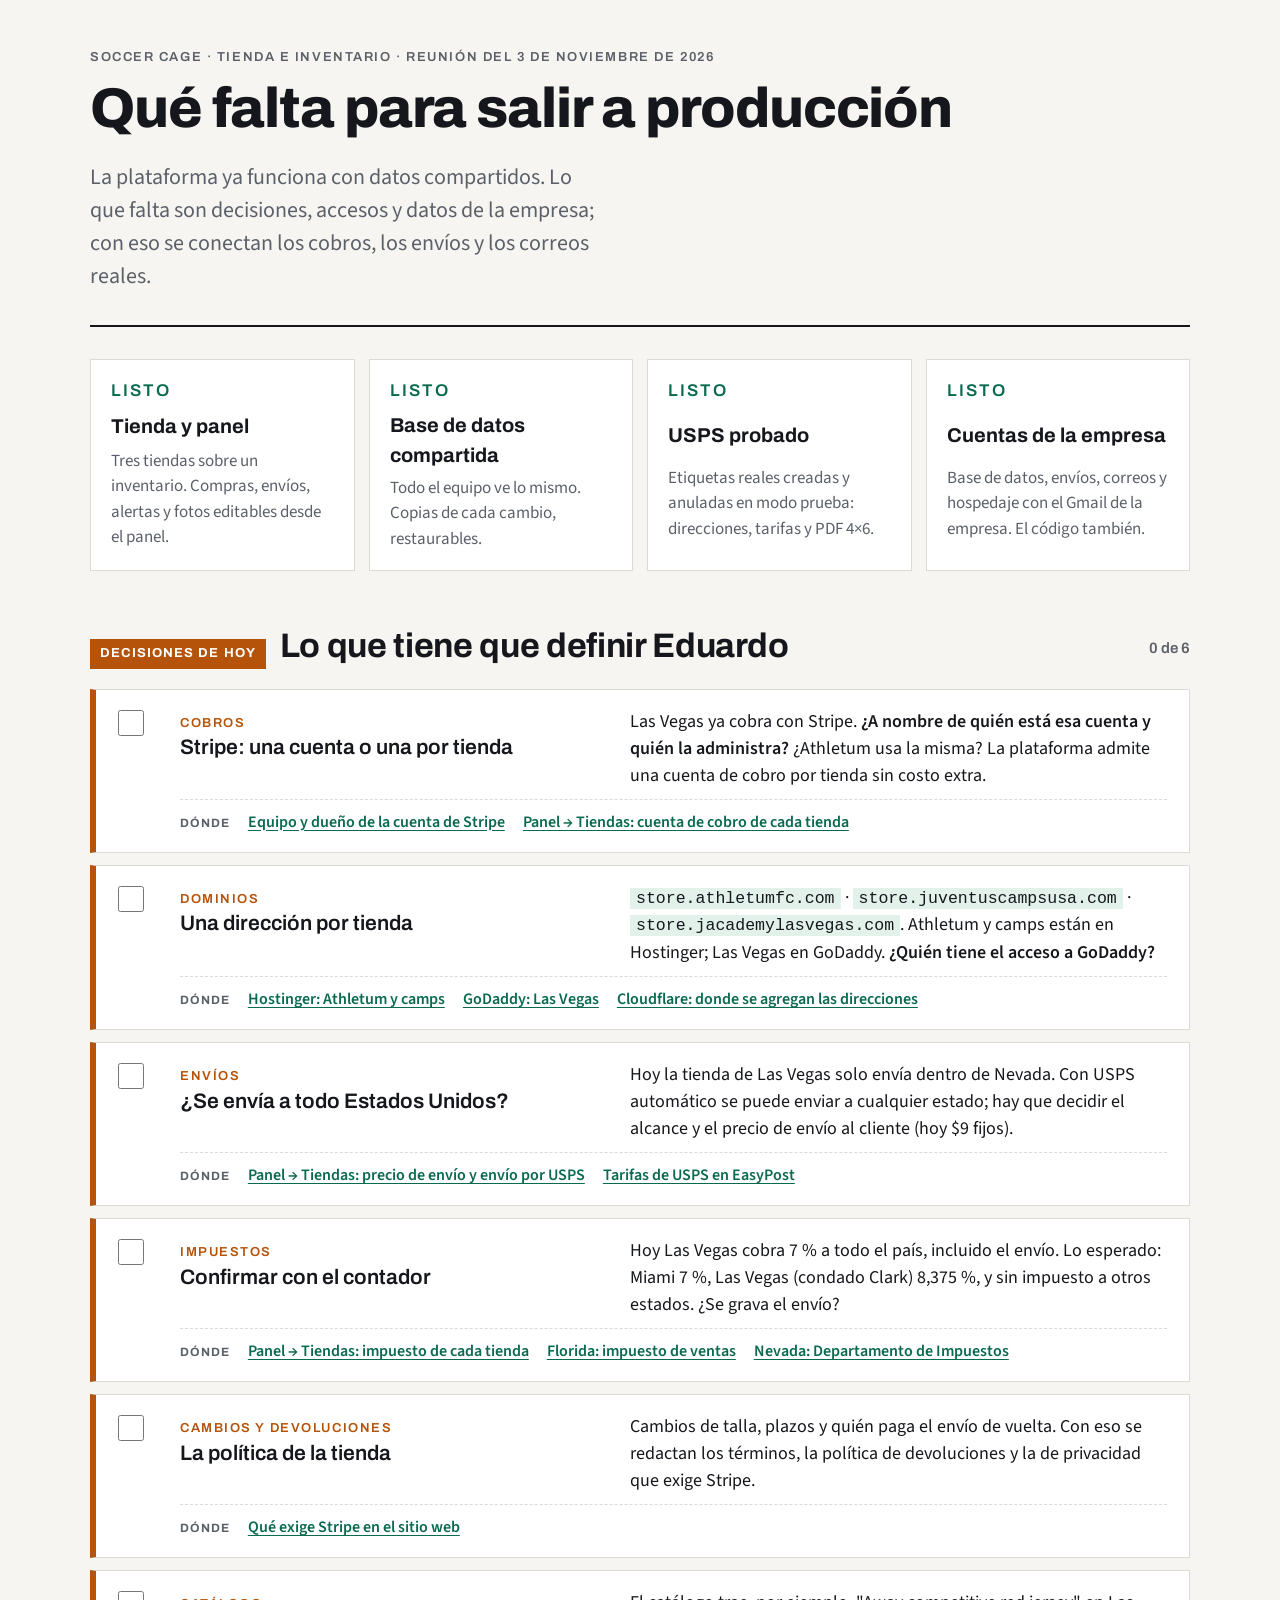
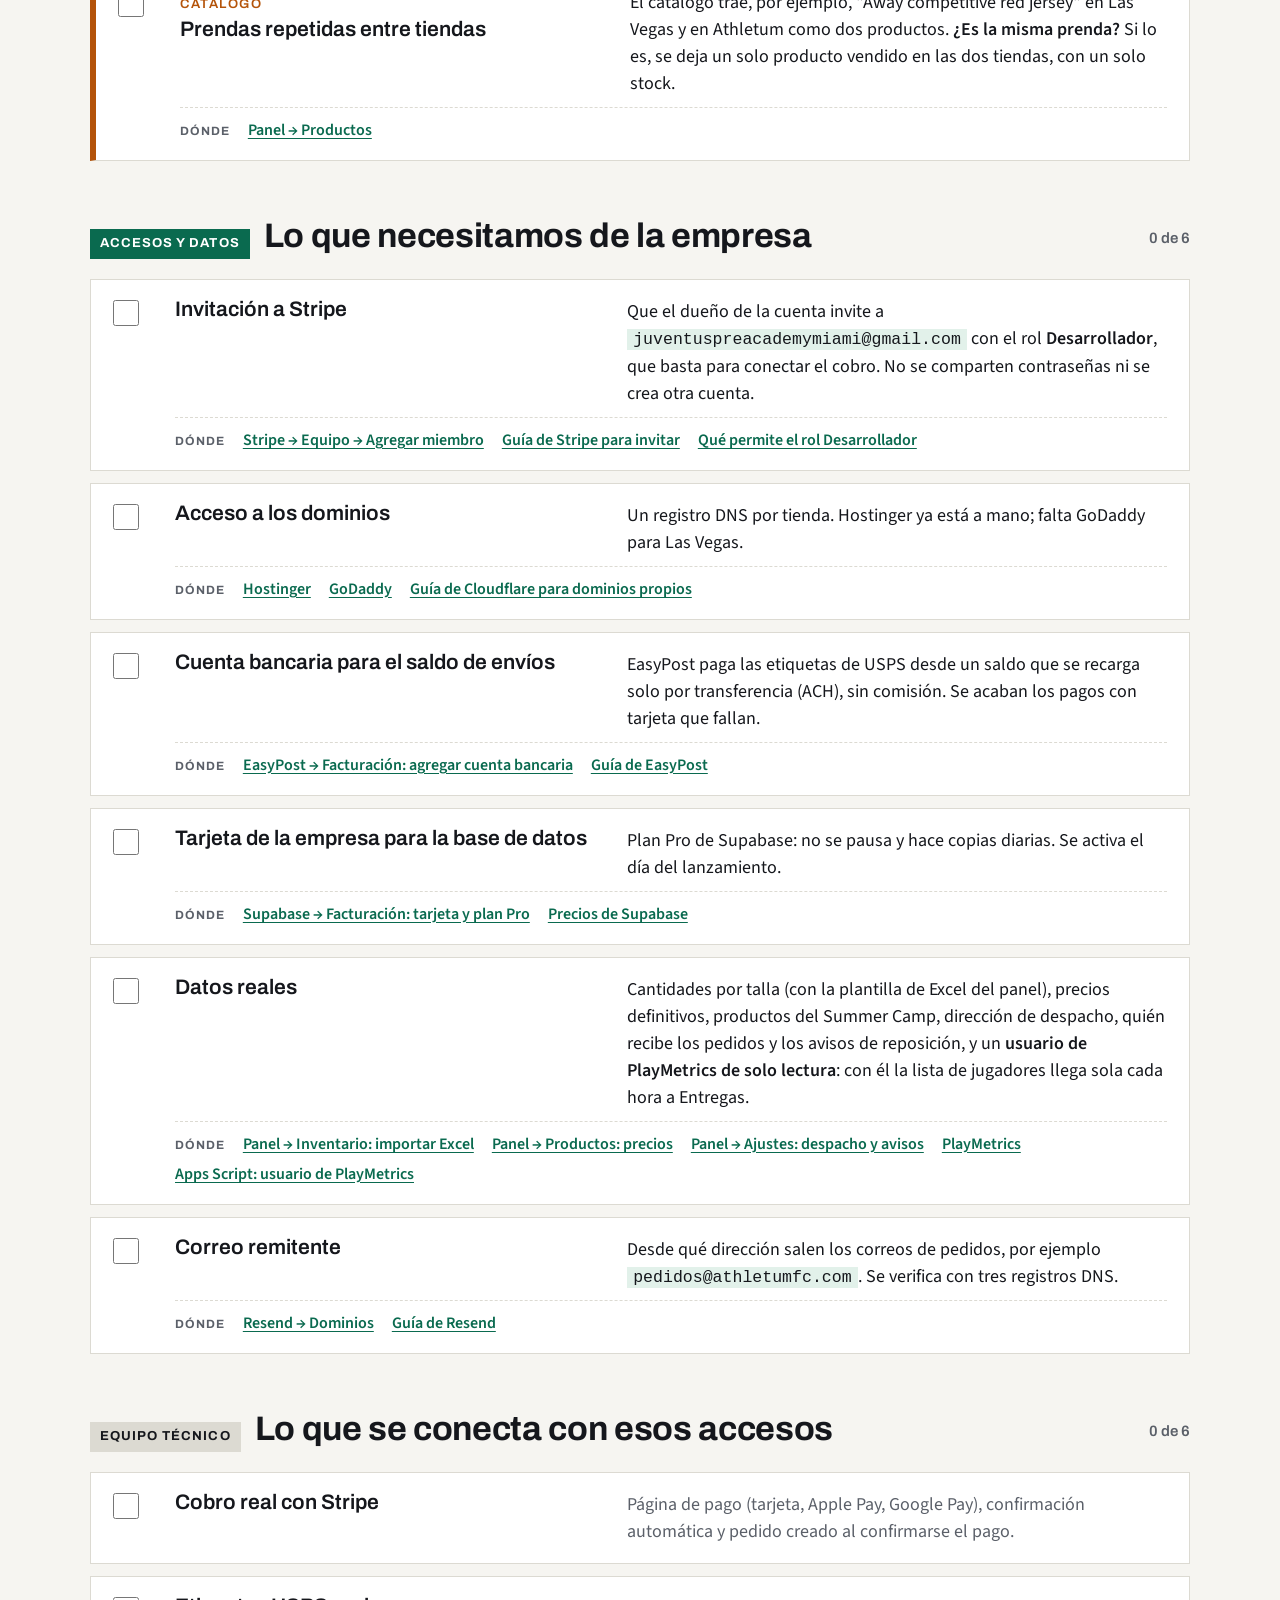
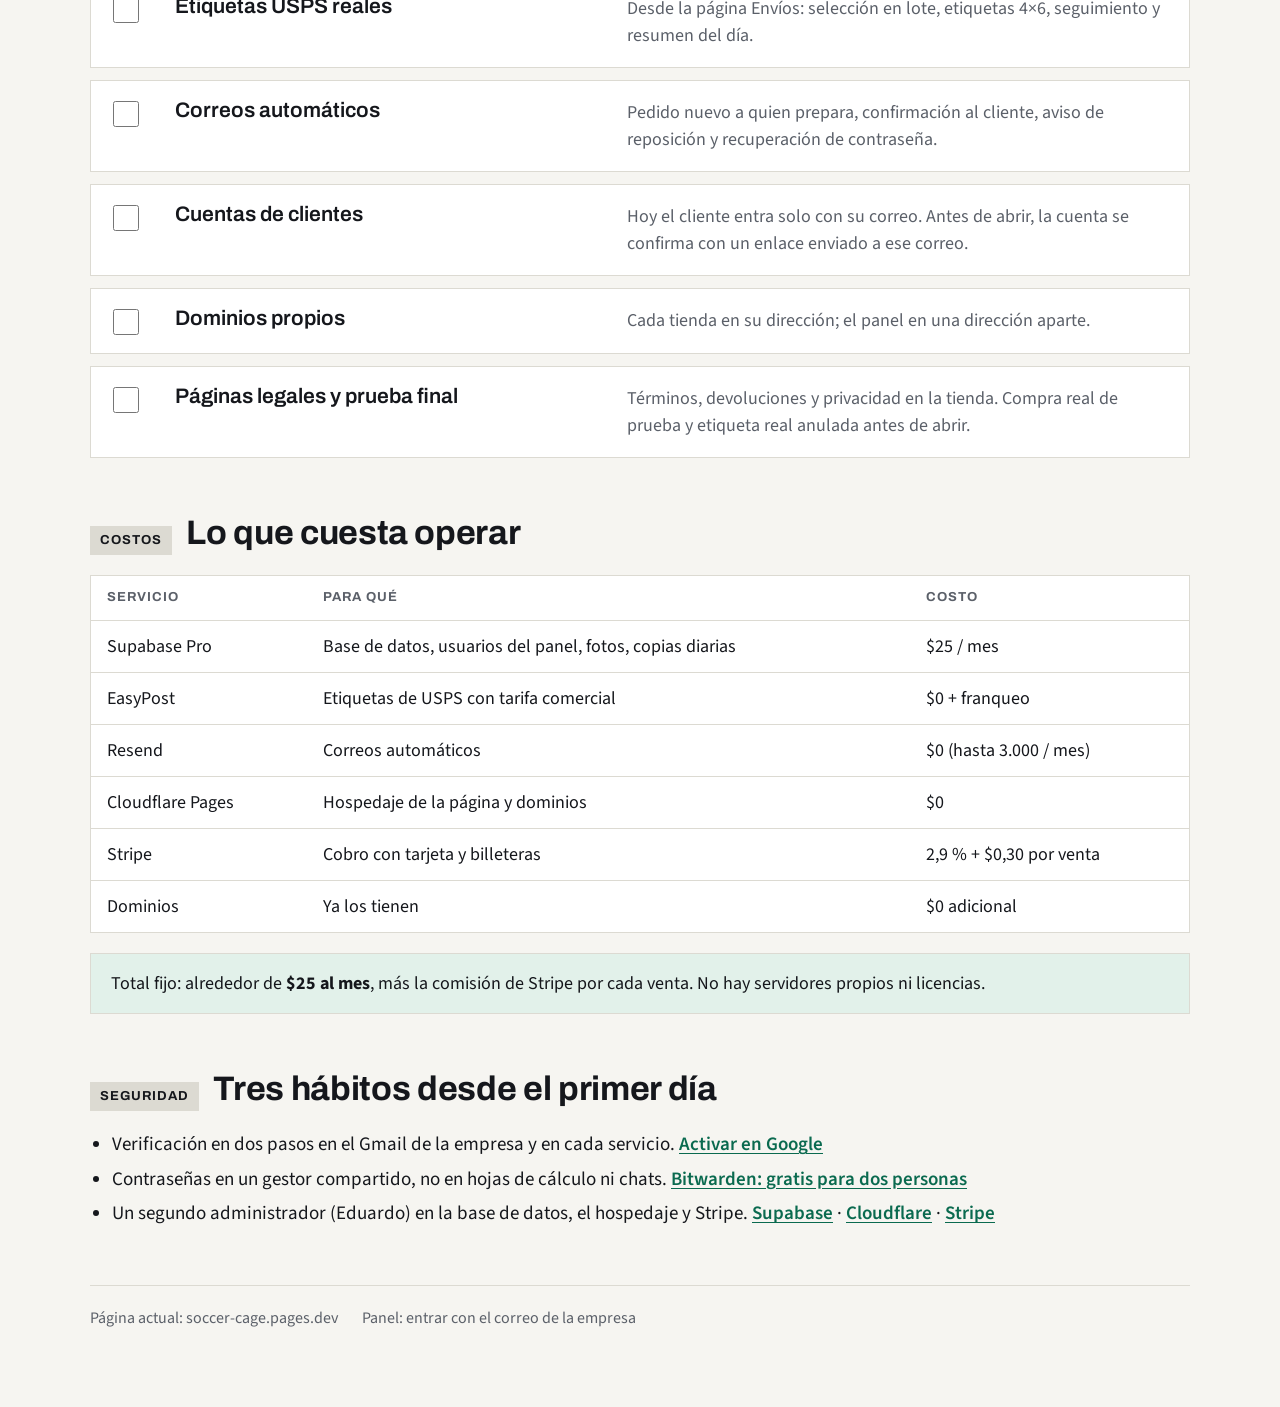
==== commit 4a83ee33: "Tienda real sin atajos de cuentas de prueba al iniciar sesión el cliente Los botones "Con kit compra" ====
--- a/docs/reunion/pendientes.html
+++ b/docs/reunion/pendientes.html
@@ -153,6 +153,7 @@
       <div class="item"><input class="check" type="checkbox" id="chk12" aria-label="Marcar como resuelto"><div><label for="chk12"><h3>Cobro real con Stripe</h3></label></div><p>Página de pago (tarjeta, Apple Pay, Google Pay), confirmación automática y pedido creado al confirmarse el pago.</p></div>
       <div class="item"><input class="check" type="checkbox" id="chk13" aria-label="Marcar como resuelto"><div><label for="chk13"><h3>Etiquetas USPS reales</h3></label></div><p>Desde la página Envíos: selección en lote, etiquetas 4×6, seguimiento y resumen del día.</p></div>
       <div class="item"><input class="check" type="checkbox" id="chk14" aria-label="Marcar como resuelto"><div><label for="chk14"><h3>Correos automáticos</h3></label></div><p>Pedido nuevo a quien prepara, confirmación al cliente, aviso de reposición y recuperación de contraseña.</p></div>
+      <div class="item"><input class="check" type="checkbox" id="chk18" aria-label="Marcar como resuelto"><div><label for="chk18"><h3>Cuentas de clientes</h3></label></div><p>Hoy el cliente entra solo con su correo. Antes de abrir, la cuenta se confirma con un enlace enviado a ese correo.</p></div>
       <div class="item"><input class="check" type="checkbox" id="chk15" aria-label="Marcar como resuelto"><div><label for="chk15"><h3>Dominios propios</h3></label></div><p>Cada tienda en su dirección; el panel en una dirección aparte.</p></div>
       <div class="item"><input class="check" type="checkbox" id="chk16" aria-label="Marcar como resuelto"><div><label for="chk16"><h3>Páginas legales y prueba final</h3></label></div><p>Términos, devoluciones y privacidad en la tienda. Compra real de prueba y etiqueta real anulada antes de abrir.</p></div>
     </div>
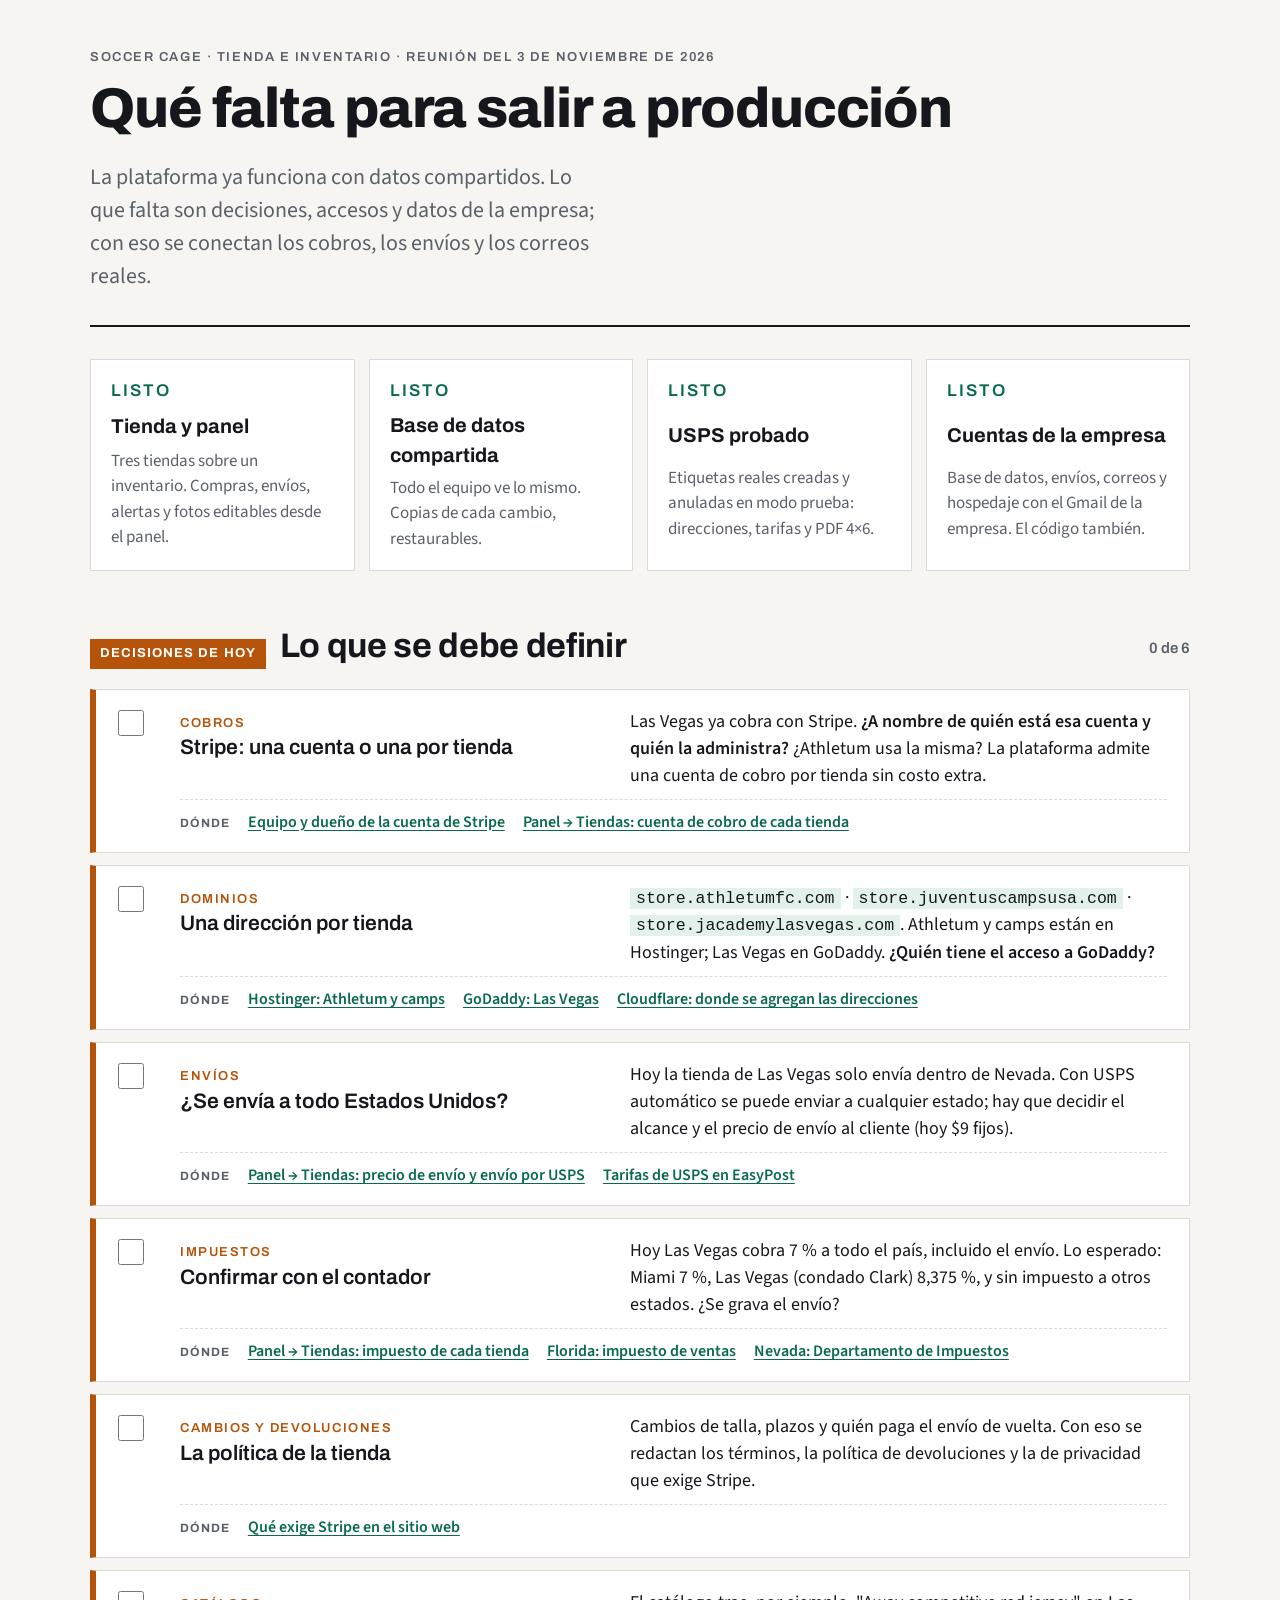
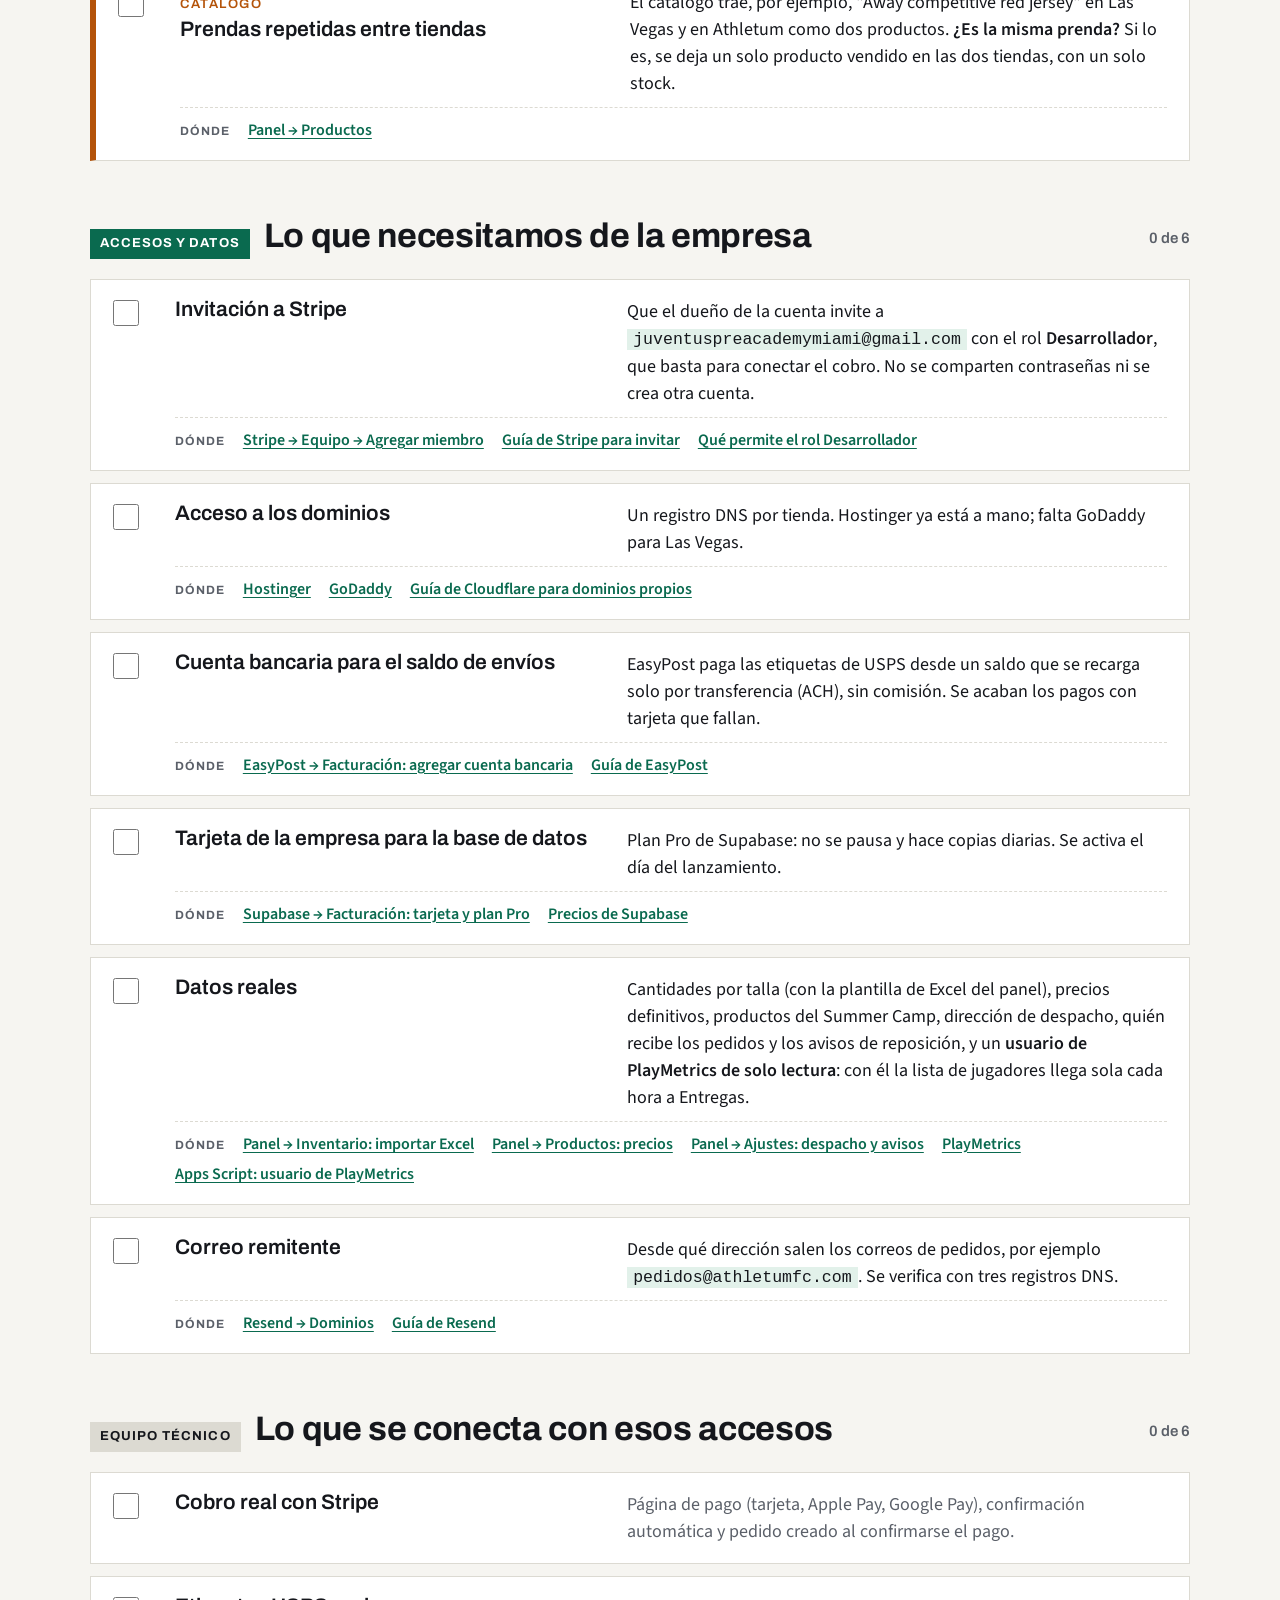
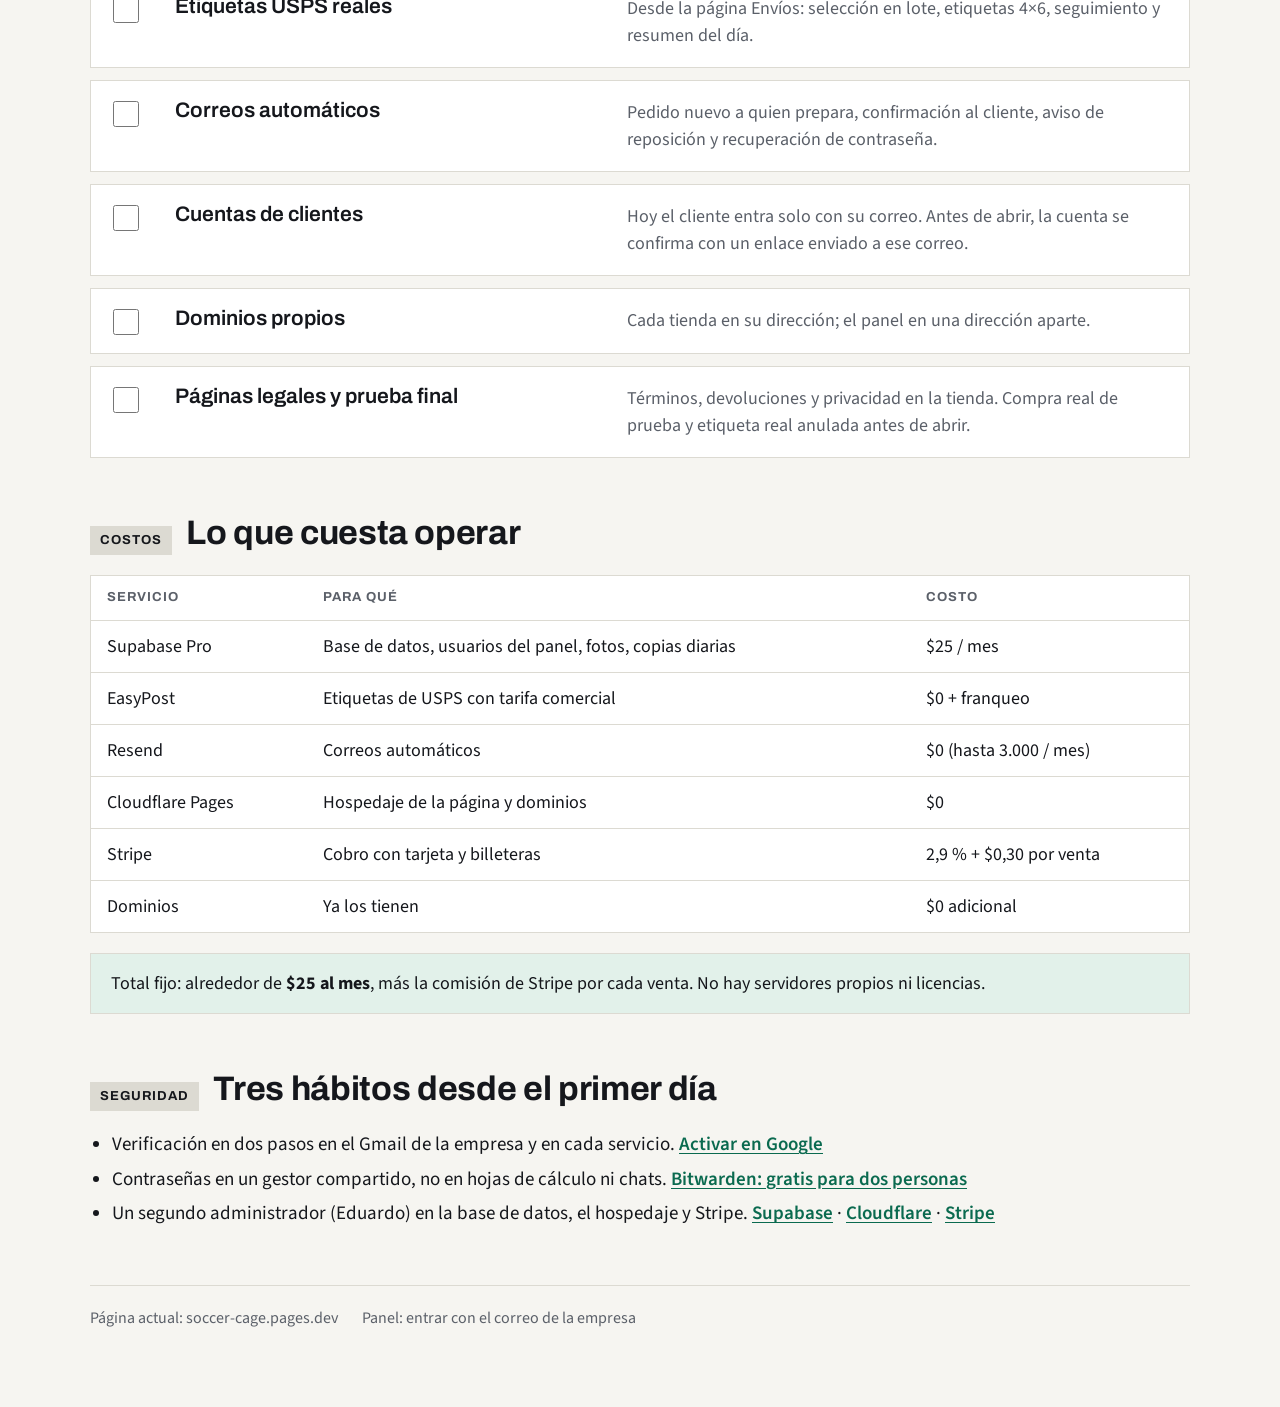
==== commit bd935199: "Lista de pendientes: encabezado general "Lo que se debe definir" Co-Authored-By: Claude Opus 5.5 <no" ====
--- a/docs/reunion/pendientes.html
+++ b/docs/reunion/pendientes.html
@@ -112,7 +112,7 @@
   </div>
 
   <section>
-    <div class="section-head"><span class="who warn">Decisiones de hoy</span><h2>Lo que tiene que definir Eduardo</h2><span class="count" data-count></span></div>
+    <div class="section-head"><span class="who warn">Decisiones de hoy</span><h2>Lo que se debe definir</h2><span class="count" data-count></span></div>
     <div class="items">
       <div class="item decision"><input class="check" type="checkbox" id="chk1" aria-label="Marcar como resuelto"><div><label for="chk1"><span class="eyebrow">Cobros</span><h3>Stripe: una cuenta o una por tienda</h3></label></div><p class="ask">Las Vegas ya cobra con Stripe. <b>¿A nombre de quién está esa cuenta y quién la administra?</b> ¿Athletum usa la misma? La plataforma admite una cuenta de cobro por tienda sin costo extra.</p><p class="links"><span class="where">Dónde</span><a href="https://dashboard.stripe.com/settings/team" target="_blank" rel="noopener">Equipo y dueño de la cuenta de Stripe</a><a href="https://soccer-cage.pages.dev/?panel=stores" target="_blank" rel="noopener">Panel → Tiendas: cuenta de cobro de cada tienda</a></p>
       </div>
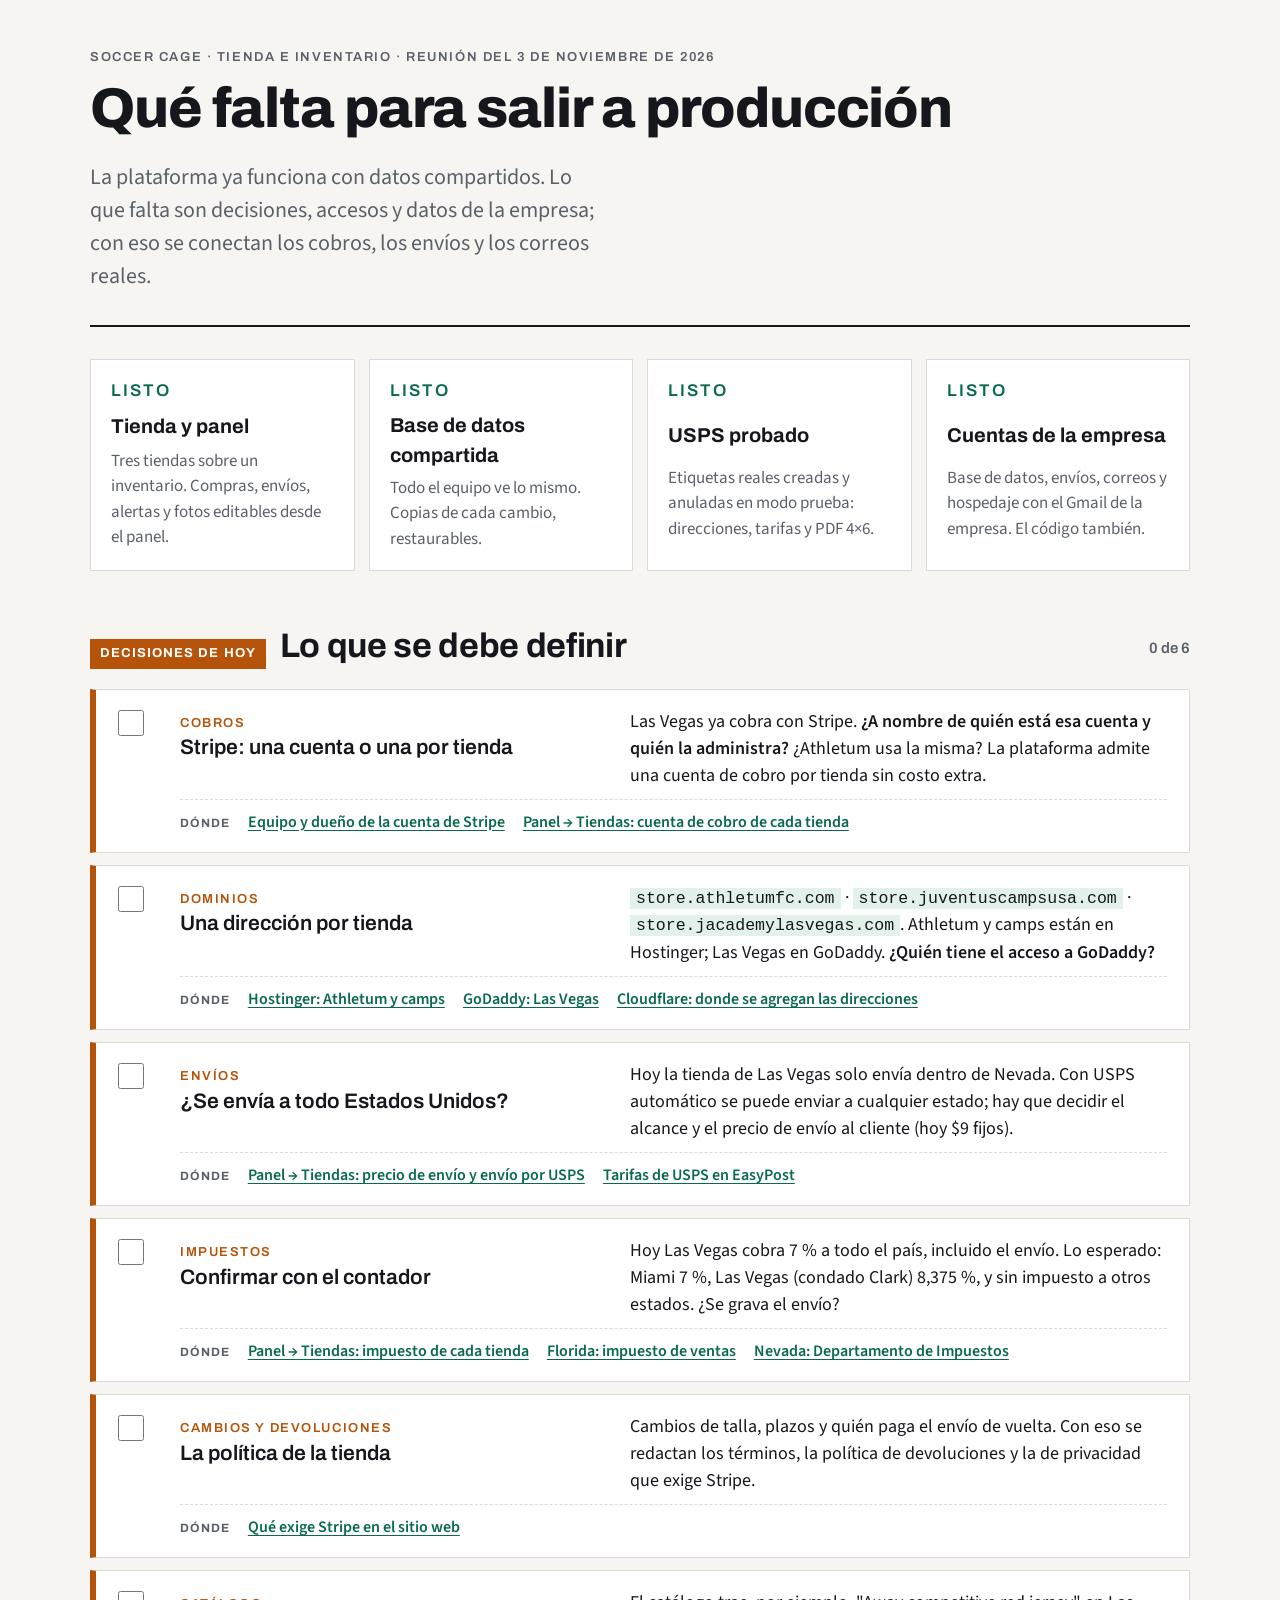
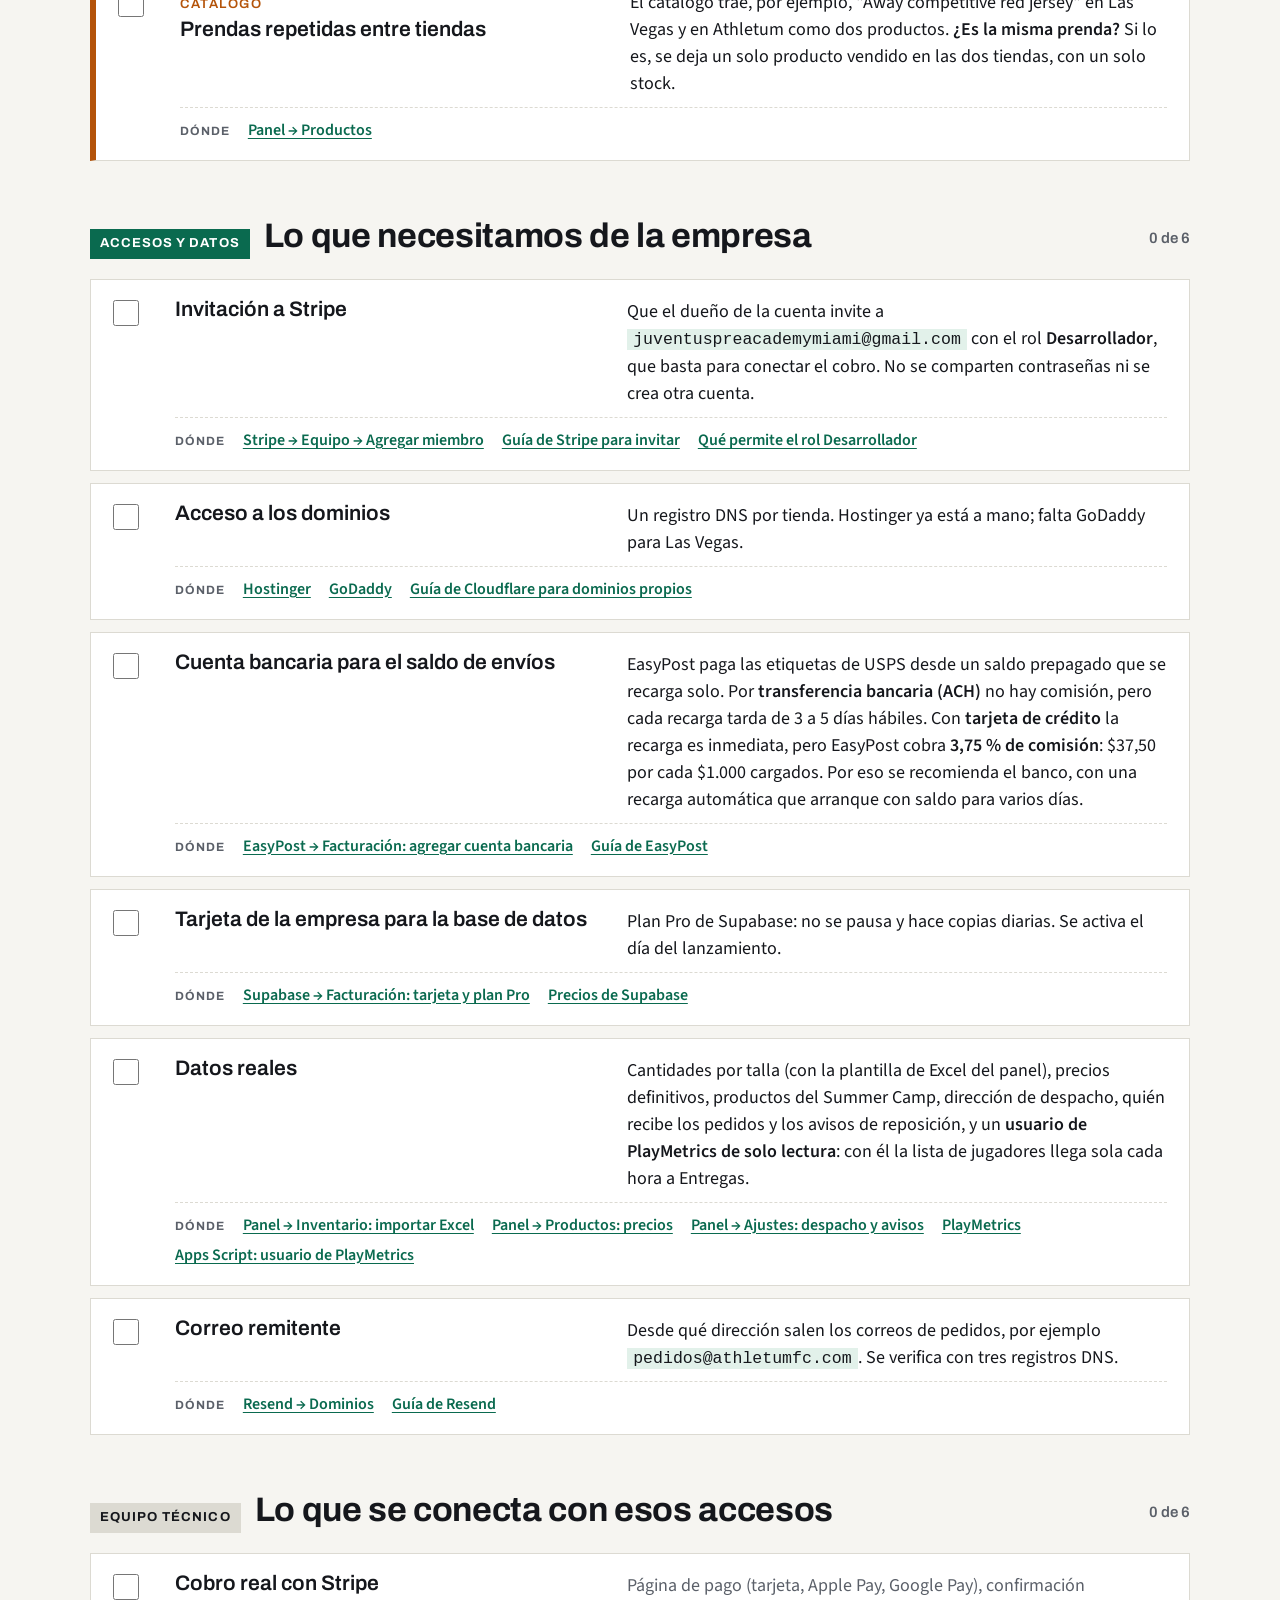
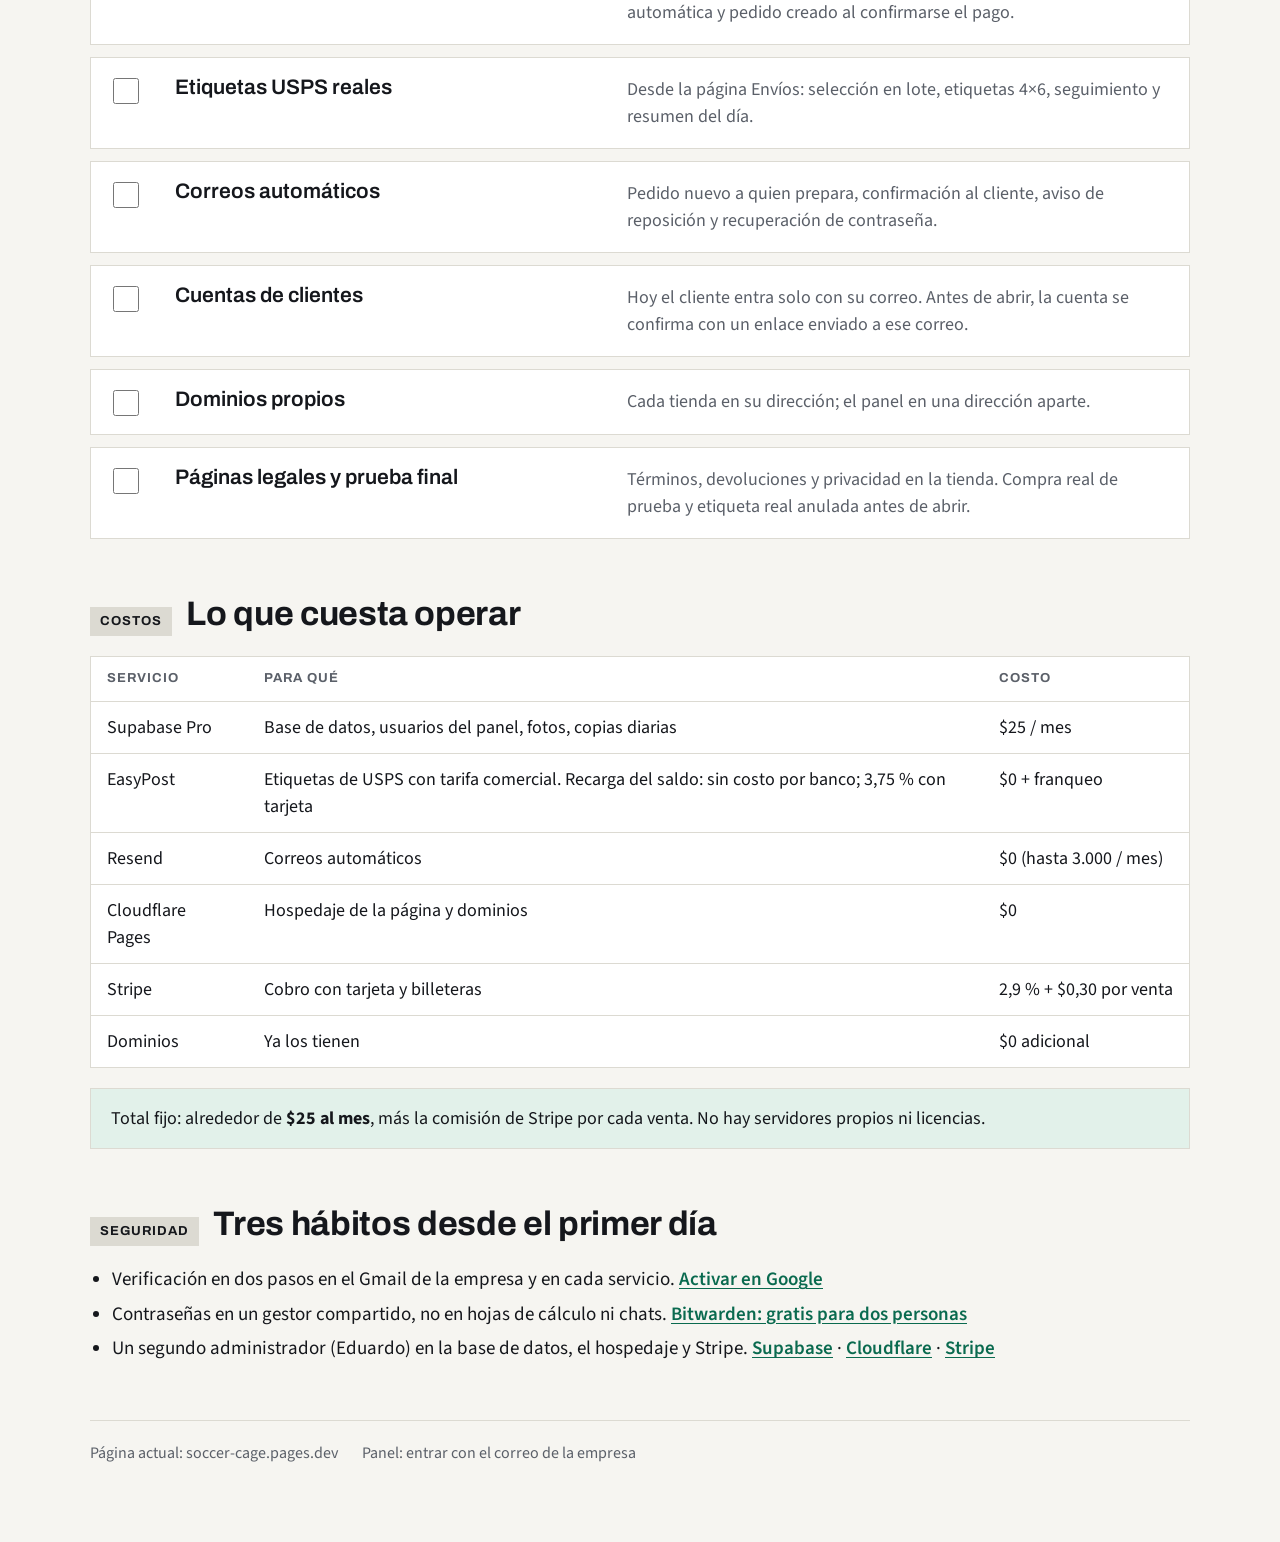
==== commit 0e6ba950: "Lista de pendientes: comisión de 3,75 % de EasyPost al recargar con tarjeta Co-Authored-By: Claude O" ====
--- a/docs/reunion/pendientes.html
+++ b/docs/reunion/pendientes.html
@@ -136,7 +136,7 @@
       </div>
       <div class="item"><input class="check" type="checkbox" id="chk7" aria-label="Marcar como resuelto"><div><label for="chk7"><h3>Acceso a los dominios</h3></label></div><p class="ask">Un registro DNS por tienda. Hostinger ya está a mano; falta GoDaddy para Las Vegas.</p><p class="links"><span class="where">Dónde</span><a href="https://hpanel.hostinger.com/domains" target="_blank" rel="noopener">Hostinger</a><a href="https://dcc.godaddy.com/control/portfolio" target="_blank" rel="noopener">GoDaddy</a><a href="https://developers.cloudflare.com/pages/configuration/custom-domains/" target="_blank" rel="noopener">Guía de Cloudflare para dominios propios</a></p>
       </div>
-      <div class="item"><input class="check" type="checkbox" id="chk8" aria-label="Marcar como resuelto"><div><label for="chk8"><h3>Cuenta bancaria para el saldo de envíos</h3></label></div><p class="ask">EasyPost paga las etiquetas de USPS desde un saldo que se recarga solo por transferencia (ACH), sin comisión. Se acaban los pagos con tarjeta que fallan.</p><p class="links"><span class="where">Dónde</span><a href="https://app.easypost.com/account/billing" target="_blank" rel="noopener">EasyPost → Facturación: agregar cuenta bancaria</a><a href="https://support.easypost.com/hc/en-us/articles/20108390551181-Bank-Account-Payment-Methods" target="_blank" rel="noopener">Guía de EasyPost</a></p>
+      <div class="item"><input class="check" type="checkbox" id="chk8" aria-label="Marcar como resuelto"><div><label for="chk8"><h3>Cuenta bancaria para el saldo de envíos</h3></label></div><p class="ask">EasyPost paga las etiquetas de USPS desde un saldo prepagado que se recarga solo. Por <b>transferencia bancaria (ACH)</b> no hay comisión, pero cada recarga tarda de 3 a 5 días hábiles. Con <b>tarjeta de crédito</b> la recarga es inmediata, pero EasyPost cobra <b>3,75 % de comisión</b>: $37,50 por cada $1.000 cargados. Por eso se recomienda el banco, con una recarga automática que arranque con saldo para varios días.</p><p class="links"><span class="where">Dónde</span><a href="https://app.easypost.com/account/billing" target="_blank" rel="noopener">EasyPost → Facturación: agregar cuenta bancaria</a><a href="https://support.easypost.com/hc/en-us/articles/20108390551181-Bank-Account-Payment-Methods" target="_blank" rel="noopener">Guía de EasyPost</a></p>
       </div>
       <div class="item"><input class="check" type="checkbox" id="chk9" aria-label="Marcar como resuelto"><div><label for="chk9"><h3>Tarjeta de la empresa para la base de datos</h3></label></div><p class="ask">Plan Pro de Supabase: no se pausa y hace copias diarias. Se activa el día del lanzamiento.</p><p class="links"><span class="where">Dónde</span><a href="https://supabase.com/dashboard/org/xrhfxcztrhwxxgvqwita/billing" target="_blank" rel="noopener">Supabase → Facturación: tarjeta y plan Pro</a><a href="https://supabase.com/pricing" target="_blank" rel="noopener">Precios de Supabase</a></p>
       </div>
@@ -166,7 +166,7 @@
         <thead><tr><th>Servicio</th><th>Para qué</th><th>Costo</th></tr></thead>
         <tbody>
           <tr><td>Supabase Pro</td><td>Base de datos, usuarios del panel, fotos, copias diarias</td><td class="num">$25 / mes</td></tr>
-          <tr><td>EasyPost</td><td>Etiquetas de USPS con tarifa comercial</td><td class="num">$0 + franqueo</td></tr>
+          <tr><td>EasyPost</td><td>Etiquetas de USPS con tarifa comercial. Recarga del saldo: sin costo por banco; 3,75 % con tarjeta</td><td class="num">$0 + franqueo</td></tr>
           <tr><td>Resend</td><td>Correos automáticos</td><td class="num">$0 (hasta 3.000 / mes)</td></tr>
           <tr><td>Cloudflare Pages</td><td>Hospedaje de la página y dominios</td><td class="num">$0</td></tr>
           <tr><td>Stripe</td><td>Cobro con tarjeta y billeteras</td><td class="num">2,9 % + $0,30 por venta</td></tr>
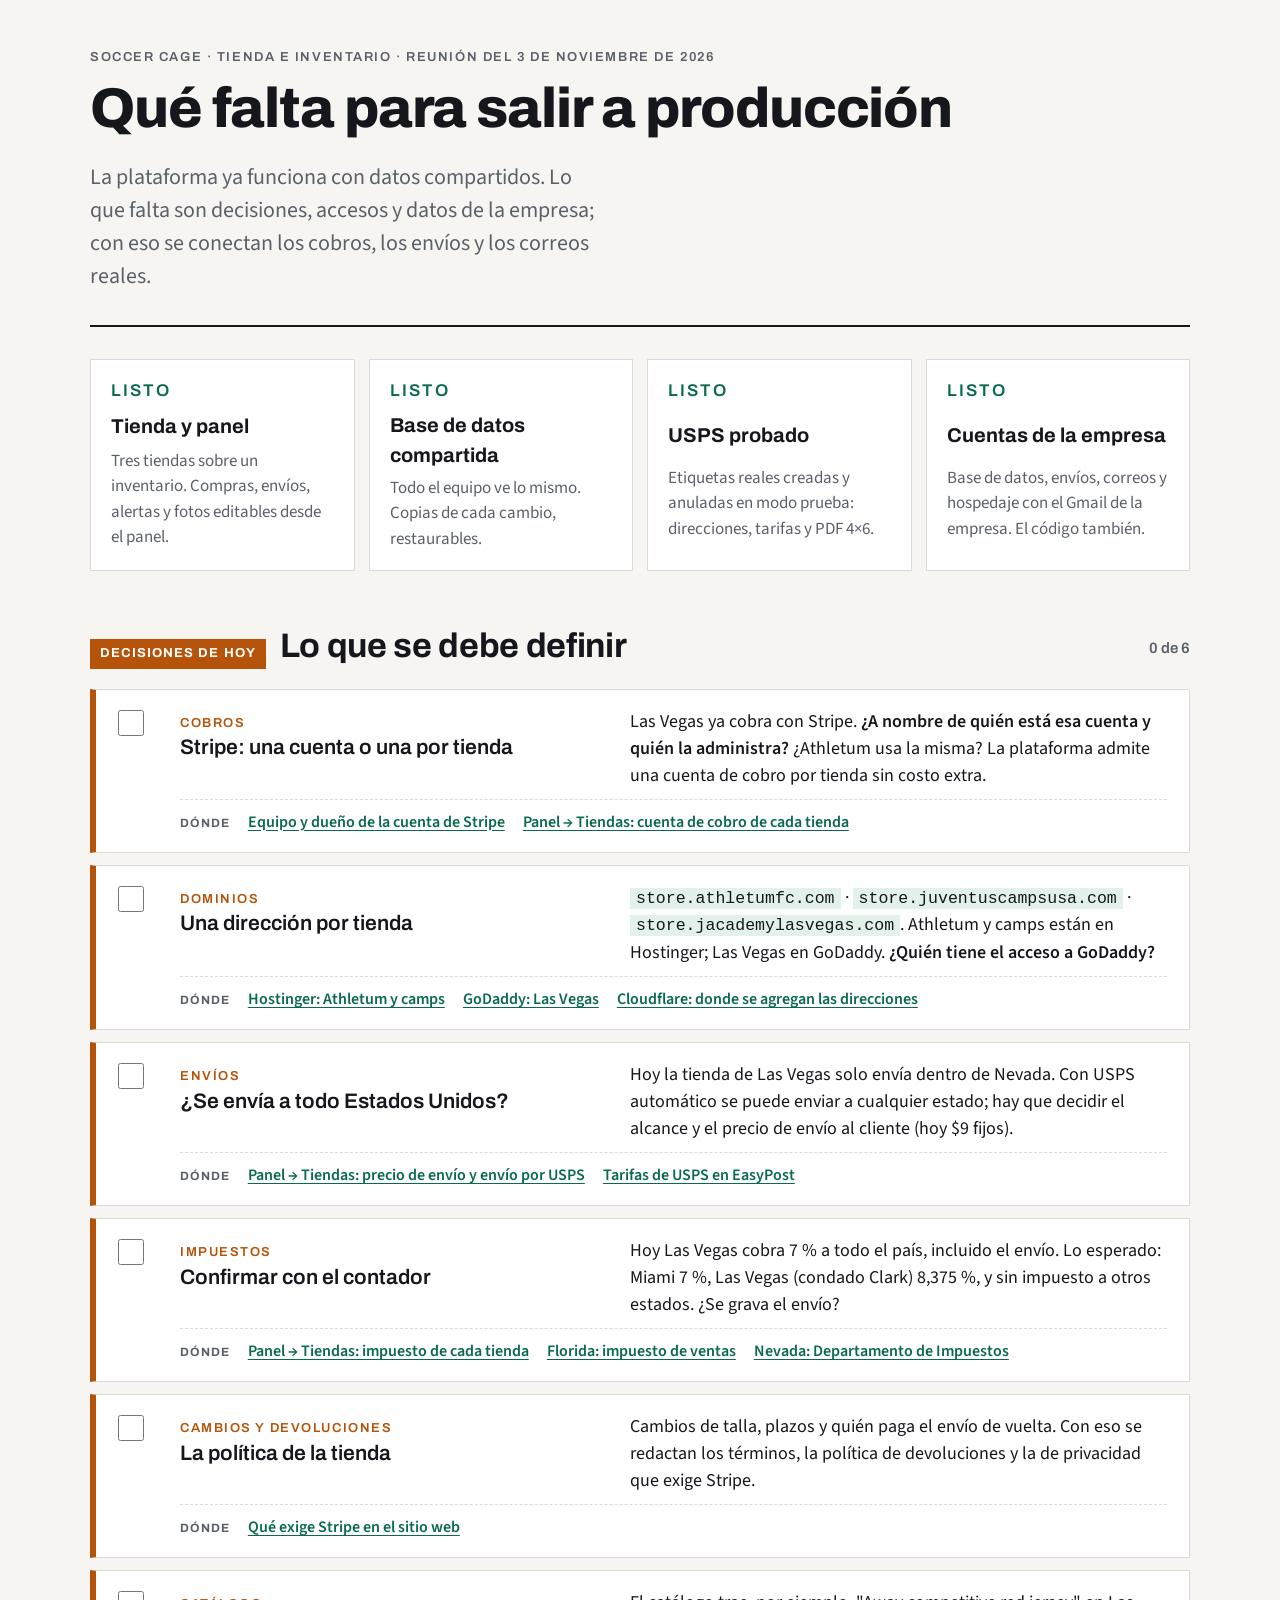
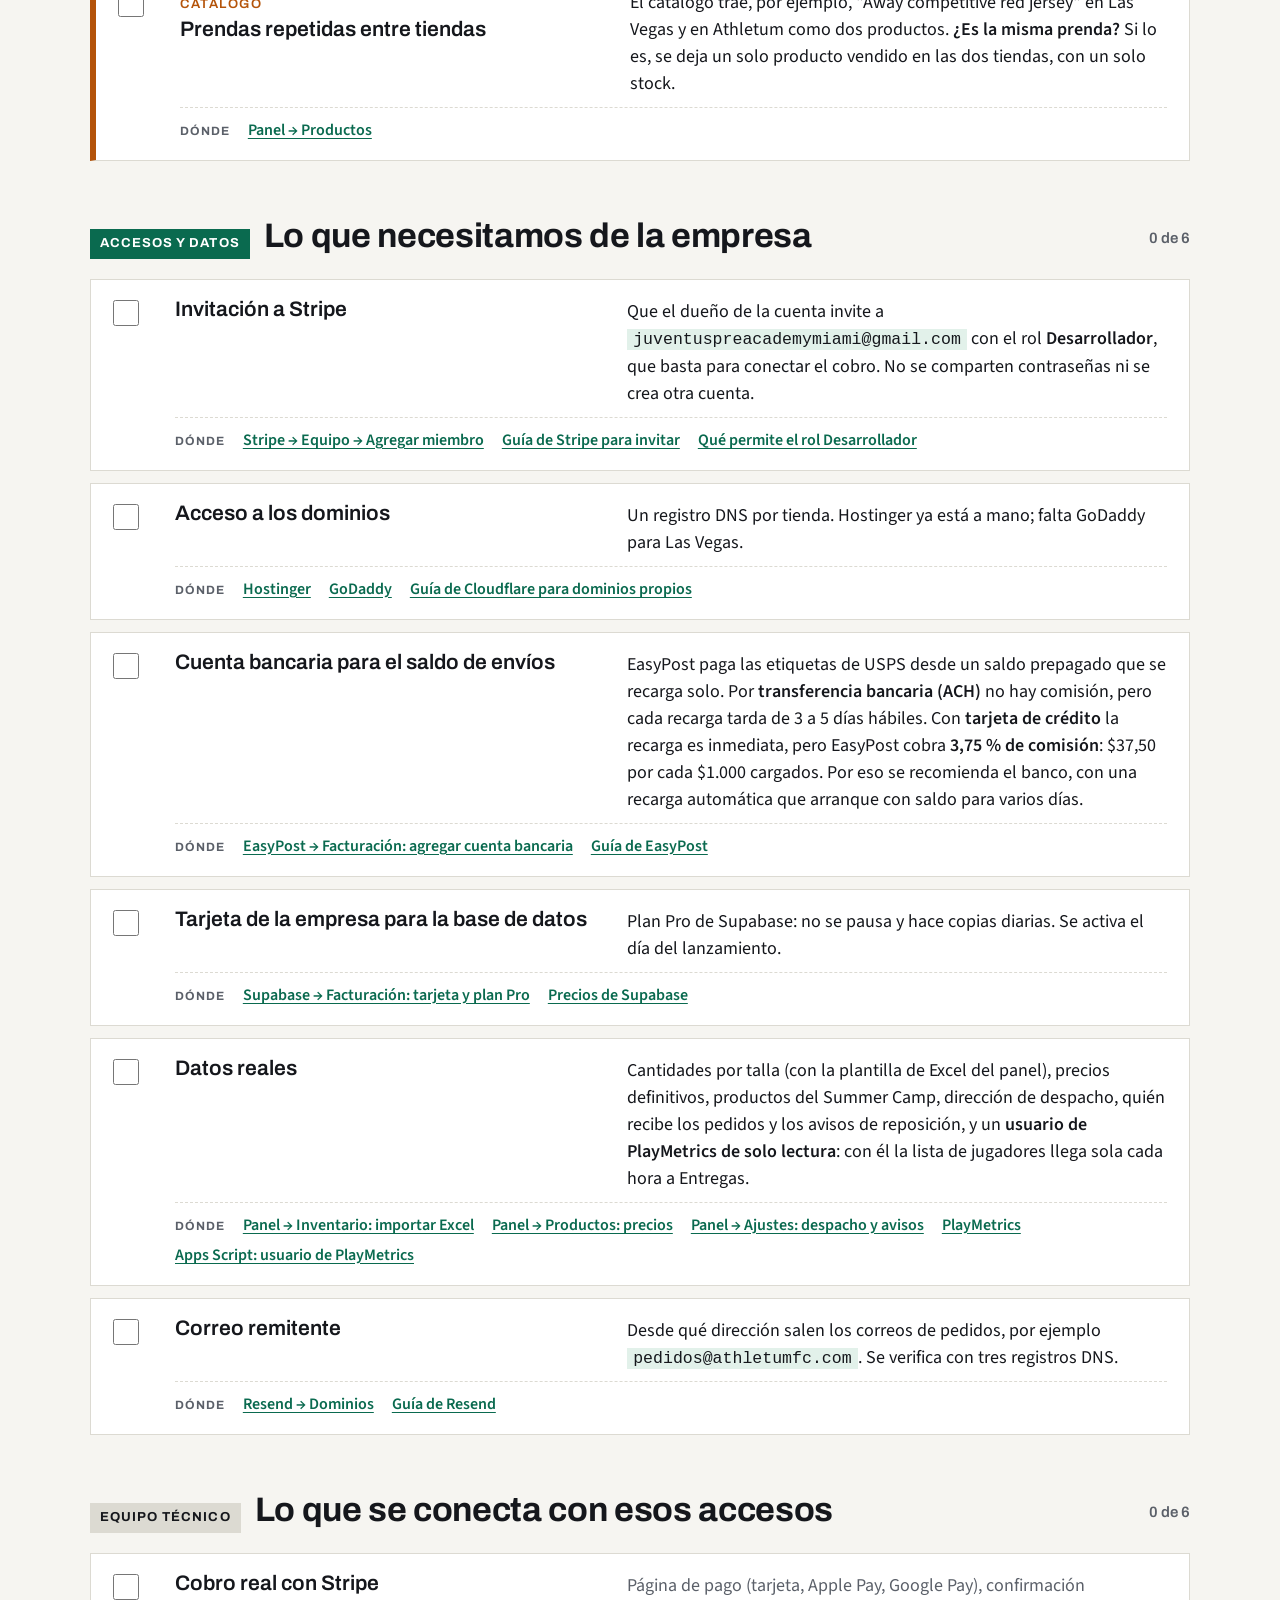
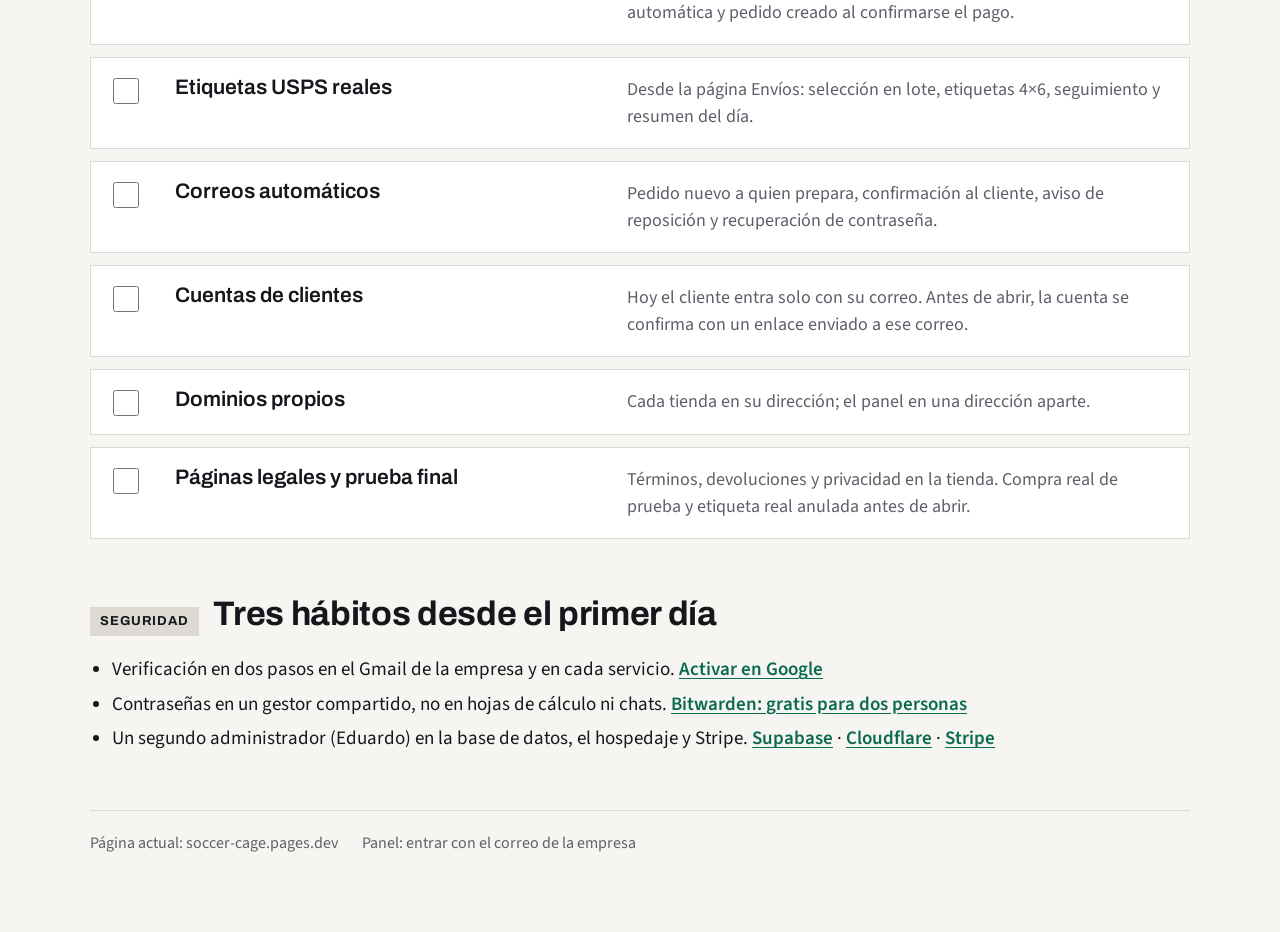
==== commit 87d63ff5: "Lista de pendientes sin la sección de costos Co-Authored-By: Claude Opus 5.5 <noreply@anthropic.com>" ====
--- a/docs/reunion/pendientes.html
+++ b/docs/reunion/pendientes.html
@@ -159,23 +159,6 @@
     </div>
   </section>
 
-  <section>
-    <div class="section-head"><span class="who neutral">Costos</span><h2>Lo que cuesta operar</h2></div>
-    <div class="table-wrap">
-      <table>
-        <thead><tr><th>Servicio</th><th>Para qué</th><th>Costo</th></tr></thead>
-        <tbody>
-          <tr><td>Supabase Pro</td><td>Base de datos, usuarios del panel, fotos, copias diarias</td><td class="num">$25 / mes</td></tr>
-          <tr><td>EasyPost</td><td>Etiquetas de USPS con tarifa comercial. Recarga del saldo: sin costo por banco; 3,75 % con tarjeta</td><td class="num">$0 + franqueo</td></tr>
-          <tr><td>Resend</td><td>Correos automáticos</td><td class="num">$0 (hasta 3.000 / mes)</td></tr>
-          <tr><td>Cloudflare Pages</td><td>Hospedaje de la página y dominios</td><td class="num">$0</td></tr>
-          <tr><td>Stripe</td><td>Cobro con tarjeta y billeteras</td><td class="num">2,9 % + $0,30 por venta</td></tr>
-          <tr><td>Dominios</td><td>Ya los tienen</td><td class="num">$0 adicional</td></tr>
-        </tbody>
-      </table>
-    </div>
-    <p class="note">Total fijo: alrededor de <b>$25 al mes</b>, más la comisión de Stripe por cada venta. No hay servidores propios ni licencias.</p>
-  </section>
 
   <section>
     <div class="section-head"><span class="who neutral">Seguridad</span><h2>Tres hábitos desde el primer día</h2></div>
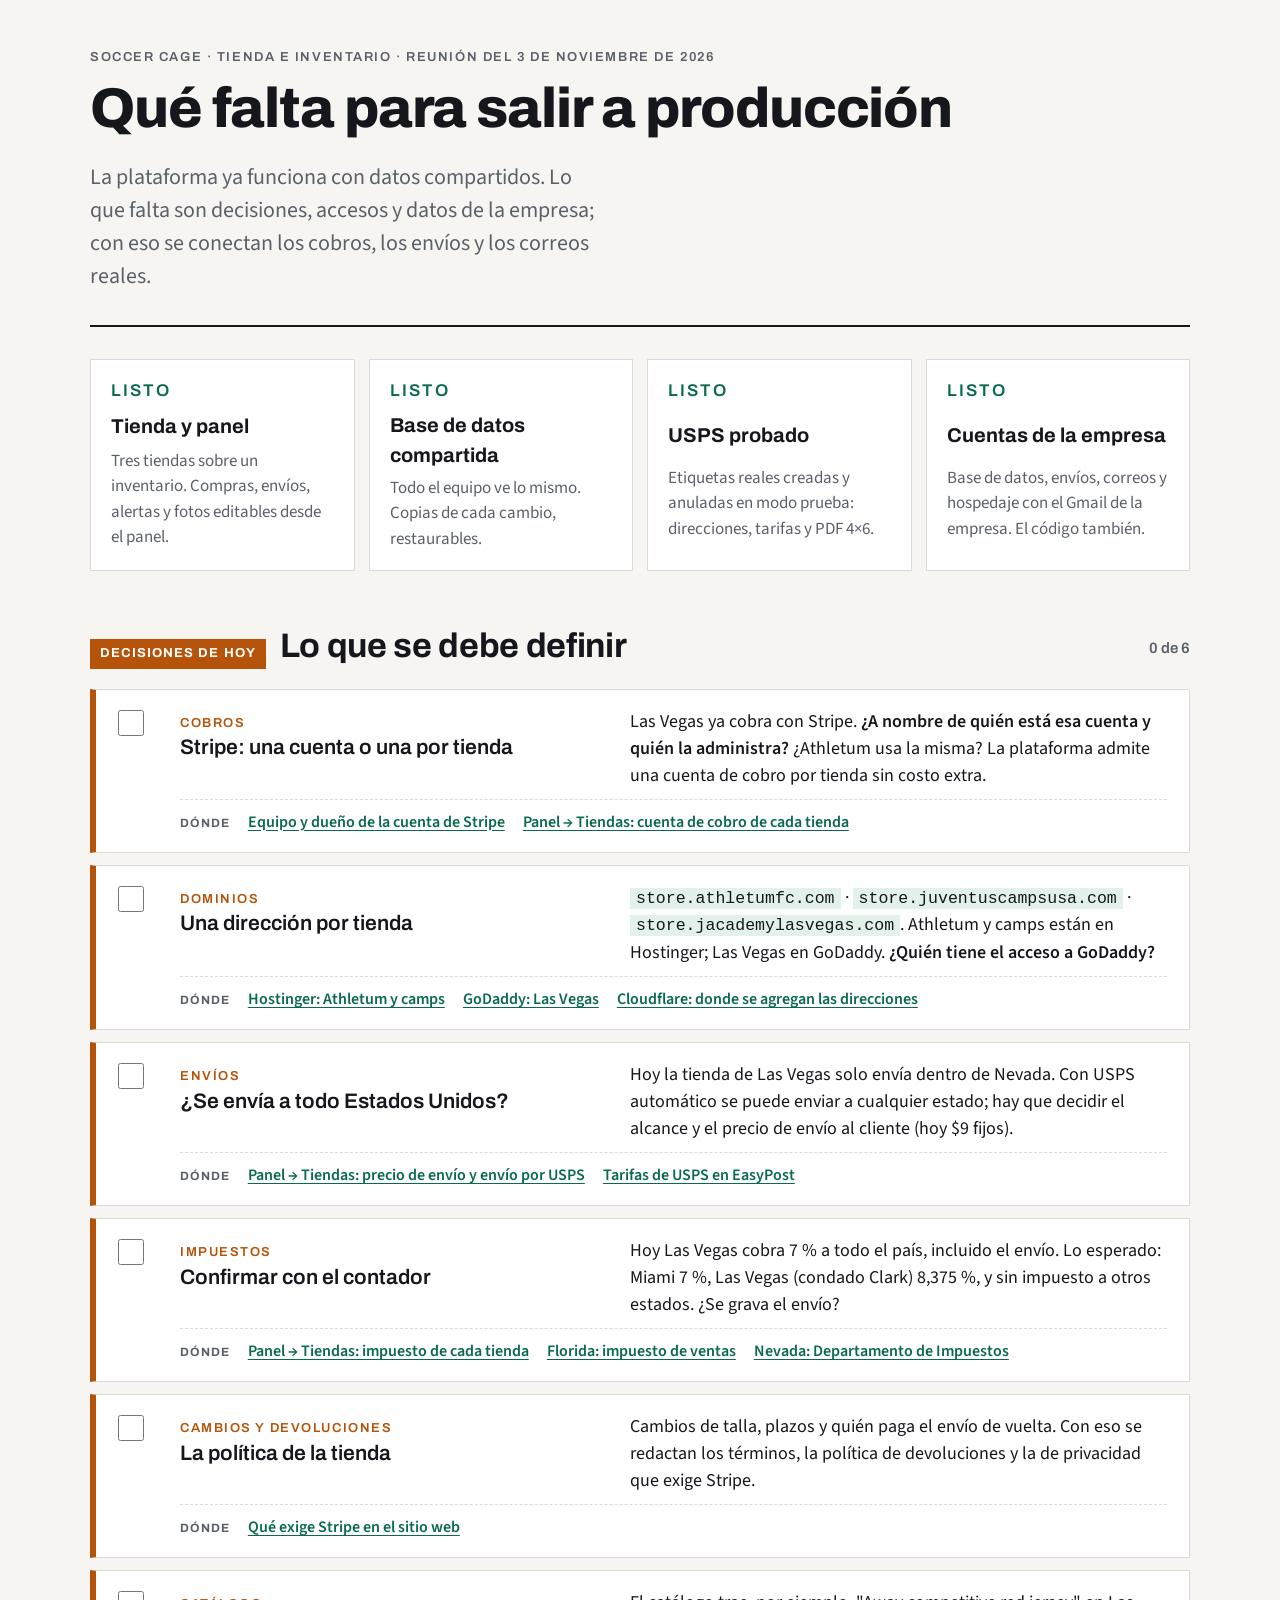
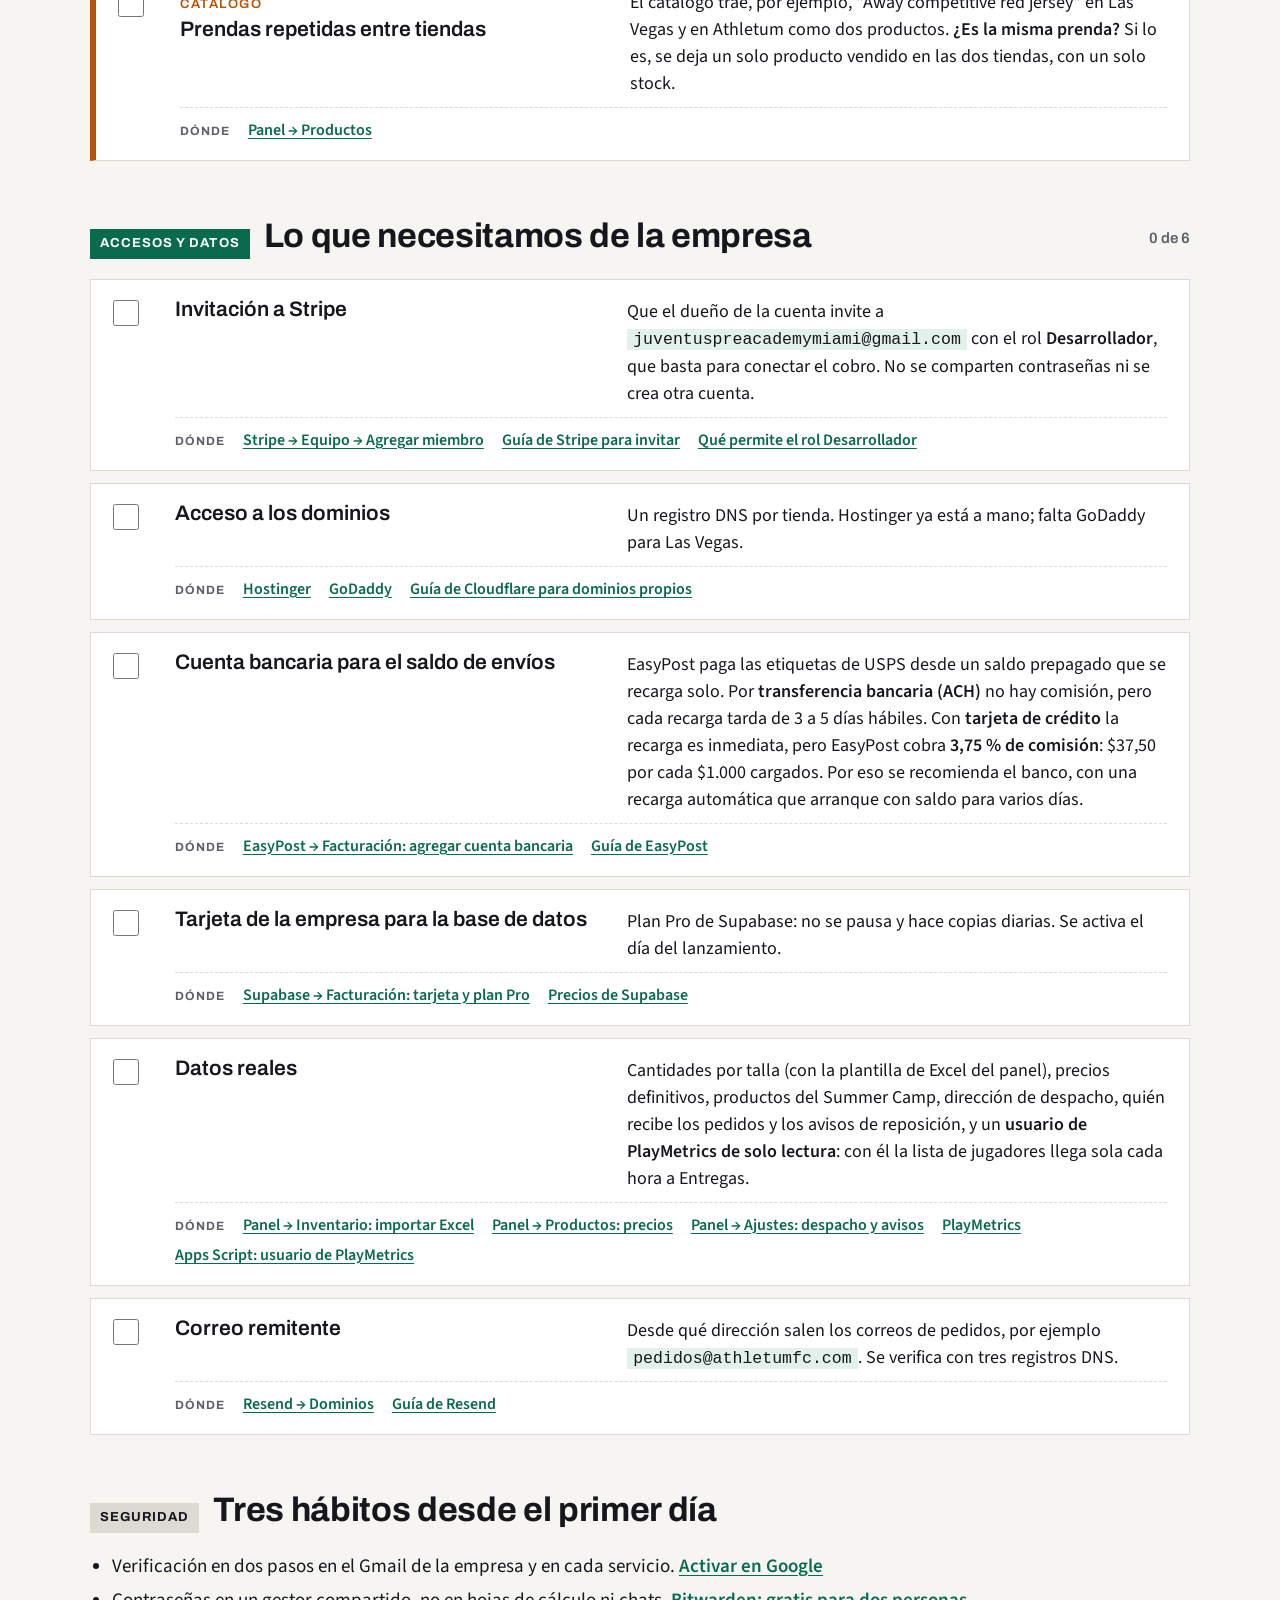
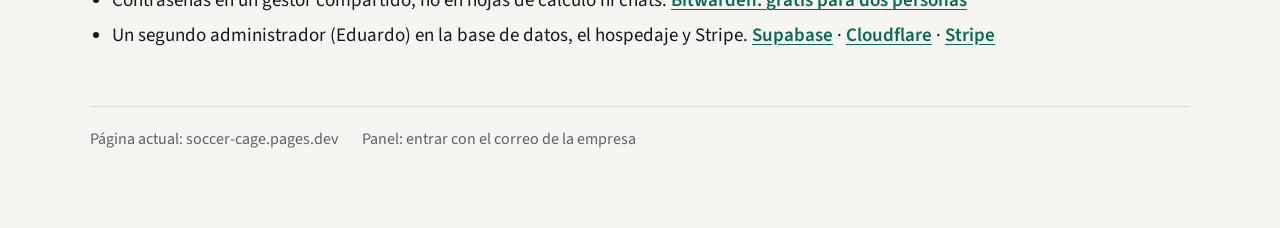
==== commit d520050f: "Lista de pendientes solo con lo que le toca a Eduardo Se quita la sección del equipo técnico; queda:" ====
--- a/docs/reunion/pendientes.html
+++ b/docs/reunion/pendientes.html
@@ -147,18 +147,6 @@
     </div>
   </section>
 
-  <section>
-    <div class="section-head"><span class="who neutral">Equipo técnico</span><h2>Lo que se conecta con esos accesos</h2><span class="count" data-count></span></div>
-    <div class="items">
-      <div class="item"><input class="check" type="checkbox" id="chk12" aria-label="Marcar como resuelto"><div><label for="chk12"><h3>Cobro real con Stripe</h3></label></div><p>Página de pago (tarjeta, Apple Pay, Google Pay), confirmación automática y pedido creado al confirmarse el pago.</p></div>
-      <div class="item"><input class="check" type="checkbox" id="chk13" aria-label="Marcar como resuelto"><div><label for="chk13"><h3>Etiquetas USPS reales</h3></label></div><p>Desde la página Envíos: selección en lote, etiquetas 4×6, seguimiento y resumen del día.</p></div>
-      <div class="item"><input class="check" type="checkbox" id="chk14" aria-label="Marcar como resuelto"><div><label for="chk14"><h3>Correos automáticos</h3></label></div><p>Pedido nuevo a quien prepara, confirmación al cliente, aviso de reposición y recuperación de contraseña.</p></div>
-      <div class="item"><input class="check" type="checkbox" id="chk18" aria-label="Marcar como resuelto"><div><label for="chk18"><h3>Cuentas de clientes</h3></label></div><p>Hoy el cliente entra solo con su correo. Antes de abrir, la cuenta se confirma con un enlace enviado a ese correo.</p></div>
-      <div class="item"><input class="check" type="checkbox" id="chk15" aria-label="Marcar como resuelto"><div><label for="chk15"><h3>Dominios propios</h3></label></div><p>Cada tienda en su dirección; el panel en una dirección aparte.</p></div>
-      <div class="item"><input class="check" type="checkbox" id="chk16" aria-label="Marcar como resuelto"><div><label for="chk16"><h3>Páginas legales y prueba final</h3></label></div><p>Términos, devoluciones y privacidad en la tienda. Compra real de prueba y etiqueta real anulada antes de abrir.</p></div>
-    </div>
-  </section>
-
 
   <section>
     <div class="section-head"><span class="who neutral">Seguridad</span><h2>Tres hábitos desde el primer día</h2></div>
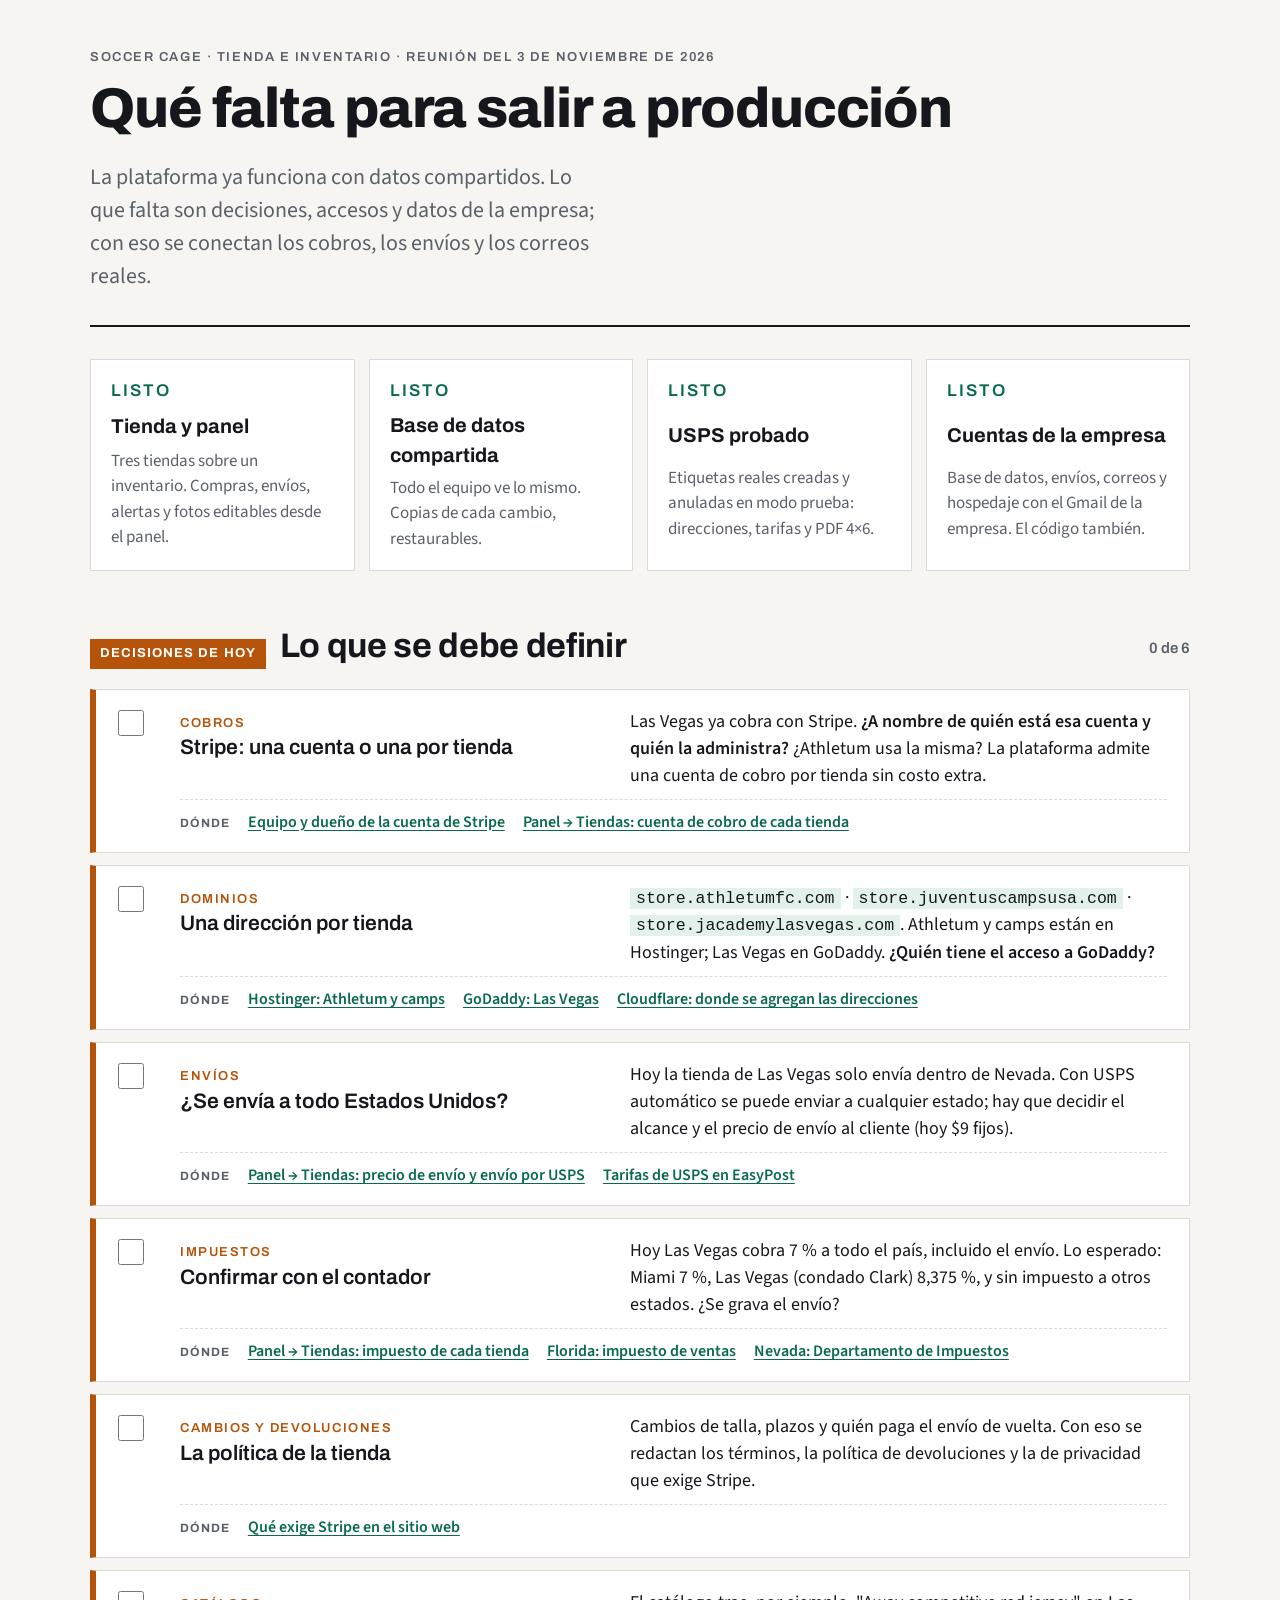
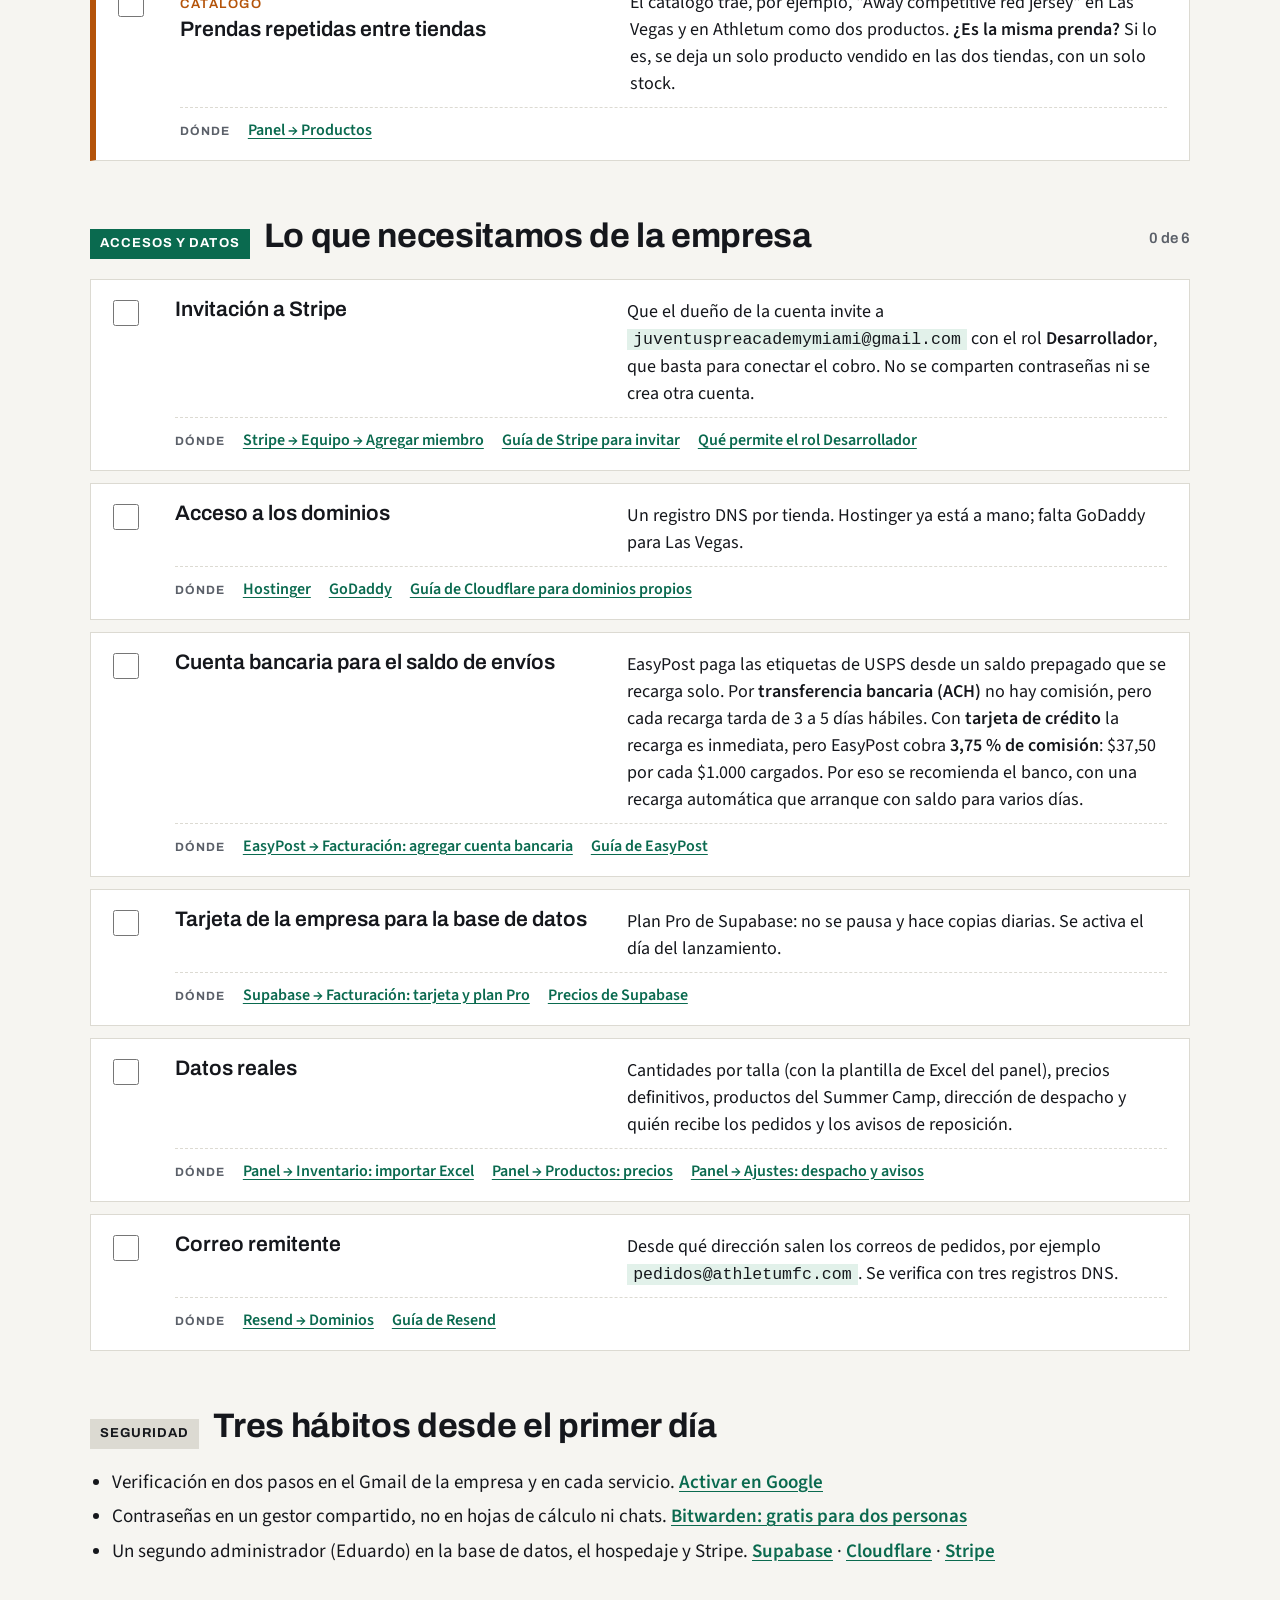
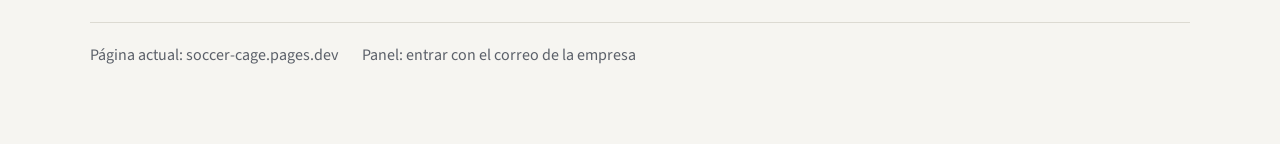
==== commit a2bd3bd8: "Lista de pendientes: sin el usuario de PlayMetrics (lo pone David) Co-Authored-By: Claude Opus 5.5 <" ====
--- a/docs/reunion/pendientes.html
+++ b/docs/reunion/pendientes.html
@@ -140,7 +140,7 @@
       </div>
       <div class="item"><input class="check" type="checkbox" id="chk9" aria-label="Marcar como resuelto"><div><label for="chk9"><h3>Tarjeta de la empresa para la base de datos</h3></label></div><p class="ask">Plan Pro de Supabase: no se pausa y hace copias diarias. Se activa el día del lanzamiento.</p><p class="links"><span class="where">Dónde</span><a href="https://supabase.com/dashboard/org/xrhfxcztrhwxxgvqwita/billing" target="_blank" rel="noopener">Supabase → Facturación: tarjeta y plan Pro</a><a href="https://supabase.com/pricing" target="_blank" rel="noopener">Precios de Supabase</a></p>
       </div>
-      <div class="item"><input class="check" type="checkbox" id="chk10" aria-label="Marcar como resuelto"><div><label for="chk10"><h3>Datos reales</h3></label></div><p class="ask">Cantidades por talla (con la plantilla de Excel del panel), precios definitivos, productos del Summer Camp, dirección de despacho, quién recibe los pedidos y los avisos de reposición, y un <b>usuario de PlayMetrics de solo lectura</b>: con él la lista de jugadores llega sola cada hora a Entregas.</p><p class="links"><span class="where">Dónde</span><a href="https://soccer-cage.pages.dev/?panel=inventory" target="_blank" rel="noopener">Panel → Inventario: importar Excel</a><a href="https://soccer-cage.pages.dev/?panel=products" target="_blank" rel="noopener">Panel → Productos: precios</a><a href="https://soccer-cage.pages.dev/?panel=settings" target="_blank" rel="noopener">Panel → Ajustes: despacho y avisos</a><a href="https://app.playmetrics.com/" target="_blank" rel="noopener">PlayMetrics</a><a href="https://script.google.com/home/projects/1C13QHC3jD47AkztBrI9aWK3iY4OqUxw0Q3U6VTDHUerfLDVZEZ4T4XR-/settings" target="_blank" rel="noopener">Apps Script: usuario de PlayMetrics</a></p>
+      <div class="item"><input class="check" type="checkbox" id="chk10" aria-label="Marcar como resuelto"><div><label for="chk10"><h3>Datos reales</h3></label></div><p class="ask">Cantidades por talla (con la plantilla de Excel del panel), precios definitivos, productos del Summer Camp, dirección de despacho y quién recibe los pedidos y los avisos de reposición.</p><p class="links"><span class="where">Dónde</span><a href="https://soccer-cage.pages.dev/?panel=inventory" target="_blank" rel="noopener">Panel → Inventario: importar Excel</a><a href="https://soccer-cage.pages.dev/?panel=products" target="_blank" rel="noopener">Panel → Productos: precios</a><a href="https://soccer-cage.pages.dev/?panel=settings" target="_blank" rel="noopener">Panel → Ajustes: despacho y avisos</a></p>
       </div>
       <div class="item"><input class="check" type="checkbox" id="chk11" aria-label="Marcar como resuelto"><div><label for="chk11"><h3>Correo remitente</h3></label></div><p class="ask">Desde qué dirección salen los correos de pedidos, por ejemplo <code>pedidos@athletumfc.com</code>. Se verifica con tres registros DNS.</p><p class="links"><span class="where">Dónde</span><a href="https://resend.com/domains" target="_blank" rel="noopener">Resend → Dominios</a><a href="https://resend.com/docs/dashboard/domains/introduction" target="_blank" rel="noopener">Guía de Resend</a></p>
       </div>
